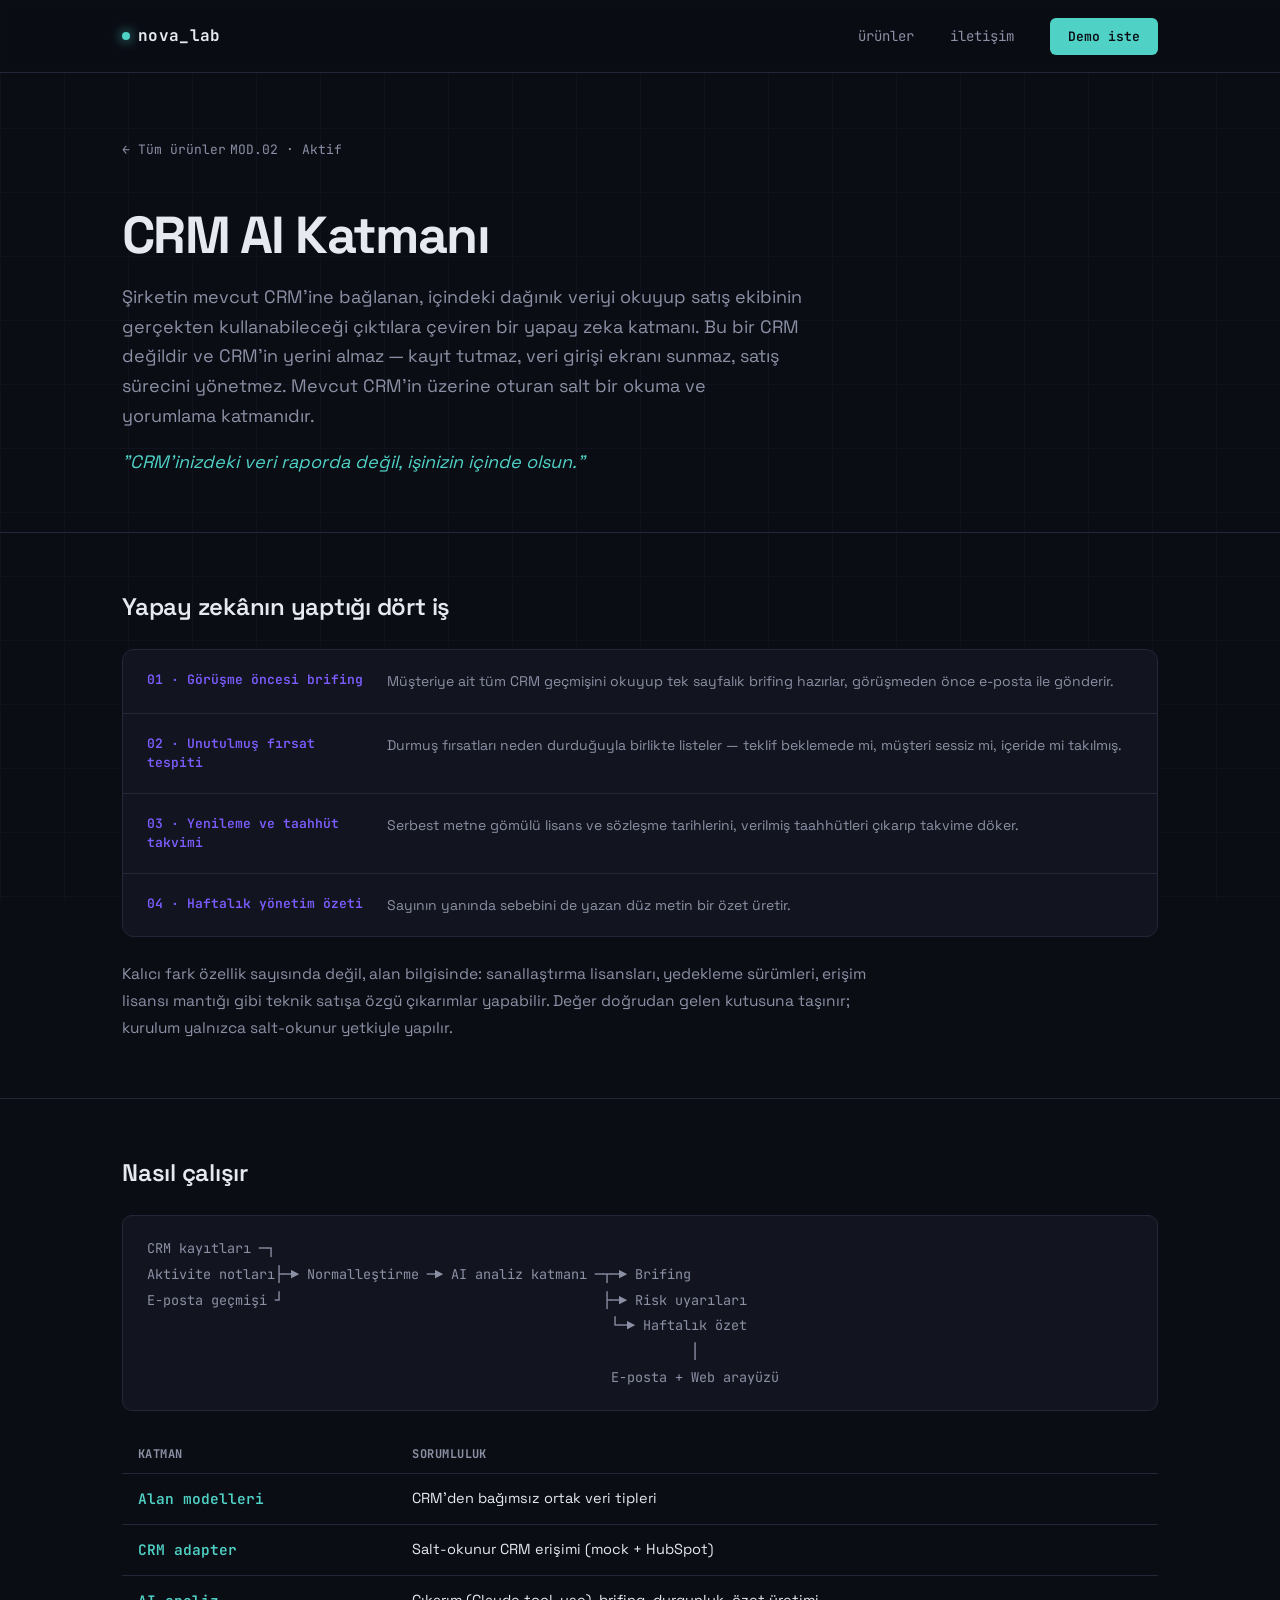
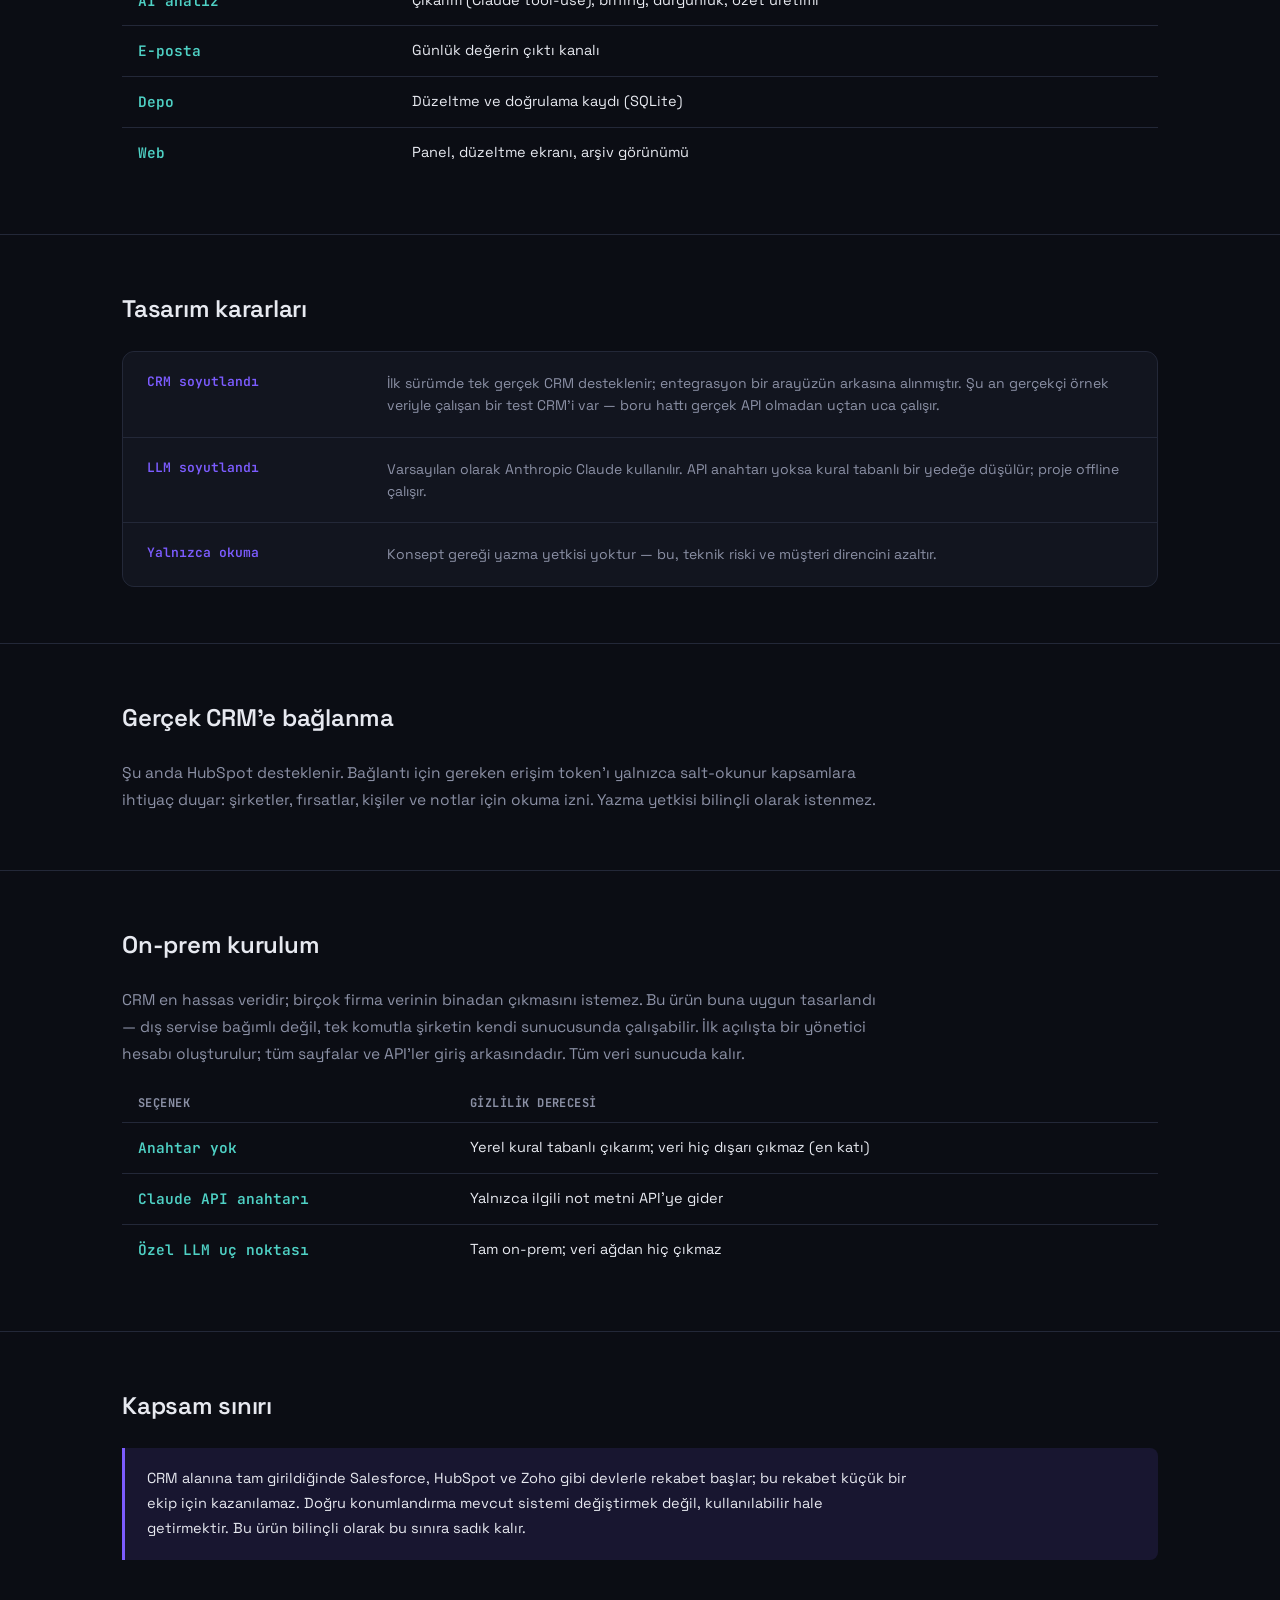
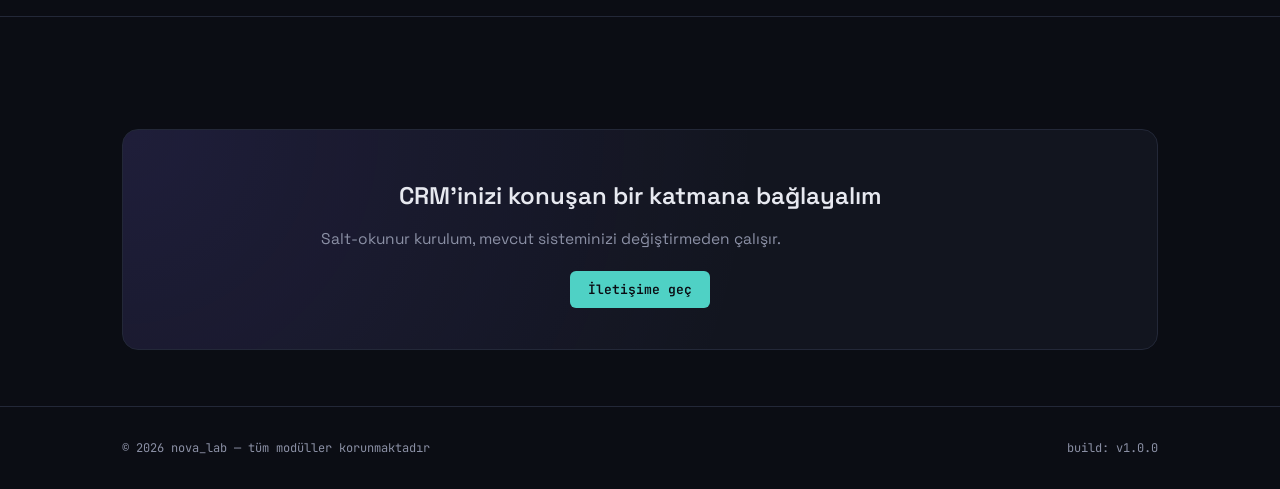
==== crm-ai.html @ c4a4e42e "Add files via upload" ====
<!DOCTYPE html>
<html lang="tr">
<head>
<meta charset="UTF-8">
<meta name="viewport" content="width=device-width, initial-scale=1.0">
<title>CRM AI Katmanı — nova_lab</title>
<link rel="preconnect" href="https://fonts.googleapis.com">
<link href="https://fonts.googleapis.com/css2?family=JetBrains+Mono:wght@400;500;600;700&family=Space+Grotesk:wght@400;500;600;700&display=swap" rel="stylesheet">
<link rel="stylesheet" href="style.css">
</head>
<body>

<nav>
  <div class="wrap">
    <a class="logo" href="index.html" style="text-decoration:none;"><span class="dot"></span>nova_lab</a>
    <div>
      <a class="navlink" href="index.html#products">ürünler</a>
      <a class="navlink" href="index.html#contact">iletişim</a>
      <a class="cta-btn" href="index.html#contact" style="margin-left:32px;">Demo iste</a>
    </div>
  </div>
</nav>

<header class="detail-hero">
  <div class="wrap">
    <a class="back-link" href="index.html">← Tüm ürünler</a>
    <span class="card-id">MOD.02 · Aktif</span>
    <h1>CRM AI Katmanı</h1>
    <p class="lede">Şirketin mevcut CRM'ine bağlanan, içindeki dağınık veriyi okuyup satış ekibinin gerçekten kullanabileceği çıktılara çeviren bir yapay zeka katmanı. Bu bir CRM değildir ve CRM'in yerini almaz — kayıt tutmaz, veri girişi ekranı sunmaz, satış sürecini yönetmez. Mevcut CRM'in üzerine oturan salt bir okuma ve yorumlama katmanıdır.</p>
    <p class="lede" style="margin-top:16px; font-style:italic; color:var(--accent-2);">"CRM'inizdeki veri raporda değil, işinizin içinde olsun."</p>
  </div>
</header>

<section class="detail-section">
  <div class="wrap">
    <h2>Yapay zekânın yaptığı dört iş</h2>
    <div class="diff-grid">
      <div class="diff-row"><div class="diff-label">01 · Görüşme öncesi brifing</div><div class="diff-desc">Müşteriye ait tüm CRM geçmişini okuyup tek sayfalık brifing hazırlar, görüşmeden önce e-posta ile gönderir.</div></div>
      <div class="diff-row"><div class="diff-label">02 · Unutulmuş fırsat tespiti</div><div class="diff-desc">Durmuş fırsatları neden durduğuyla birlikte listeler — teklif beklemede mi, müşteri sessiz mi, içeride mi takılmış.</div></div>
      <div class="diff-row"><div class="diff-label">03 · Yenileme ve taahhüt takvimi</div><div class="diff-desc">Serbest metne gömülü lisans ve sözleşme tarihlerini, verilmiş taahhütleri çıkarıp takvime döker.</div></div>
      <div class="diff-row"><div class="diff-label">04 · Haftalık yönetim özeti</div><div class="diff-desc">Sayının yanında sebebini de yazan düz metin bir özet üretir.</div></div>
    </div>
    <p style="margin-top:24px;">Kalıcı fark özellik sayısında değil, alan bilgisinde: sanallaştırma lisansları, yedekleme sürümleri, erişim lisansı mantığı gibi teknik satışa özgü çıkarımlar yapabilir. Değer doğrudan gelen kutusuna taşınır; kurulum yalnızca salt-okunur yetkiyle yapılır.</p>
  </div>
</section>

<section class="detail-section">
  <div class="wrap">
    <h2>Nasıl çalışır</h2>
    <div class="flow">CRM kayıtları ─┐
Aktivite notları├─▶ Normalleştirme ─▶ AI analiz katmanı ─┬─▶ Brifing
E-posta geçmişi ┘                                        ├─▶ Risk uyarıları
                                                          └─▶ Haftalık özet
                                                                    │
                                                          E-posta + Web arayüzü</div>
    <table class="spec-table" style="margin-top:24px;">
      <tr><th>Katman</th><th>Sorumluluk</th></tr>
      <tr><td class="key">Alan modelleri</td><td>CRM'den bağımsız ortak veri tipleri</td></tr>
      <tr><td class="key">CRM adapter</td><td>Salt-okunur CRM erişimi (mock + HubSpot)</td></tr>
      <tr><td class="key">AI analiz</td><td>Çıkarım (Claude tool-use), brifing, durgunluk, özet üretimi</td></tr>
      <tr><td class="key">E-posta</td><td>Günlük değerin çıktı kanalı</td></tr>
      <tr><td class="key">Depo</td><td>Düzeltme ve doğrulama kaydı (SQLite)</td></tr>
      <tr><td class="key">Web</td><td>Panel, düzeltme ekranı, arşiv görünümü</td></tr>
    </table>
  </div>
</section>

<section class="detail-section">
  <div class="wrap">
    <h2>Tasarım kararları</h2>
    <div class="diff-grid">
      <div class="diff-row"><div class="diff-label">CRM soyutlandı</div><div class="diff-desc">İlk sürümde tek gerçek CRM desteklenir; entegrasyon bir arayüzün arkasına alınmıştır. Şu an gerçekçi örnek veriyle çalışan bir test CRM'i var — boru hattı gerçek API olmadan uçtan uca çalışır.</div></div>
      <div class="diff-row"><div class="diff-label">LLM soyutlandı</div><div class="diff-desc">Varsayılan olarak Anthropic Claude kullanılır. API anahtarı yoksa kural tabanlı bir yedeğe düşülür; proje offline çalışır.</div></div>
      <div class="diff-row"><div class="diff-label">Yalnızca okuma</div><div class="diff-desc">Konsept gereği yazma yetkisi yoktur — bu, teknik riski ve müşteri direncini azaltır.</div></div>
    </div>
  </div>
</section>

<section class="detail-section">
  <div class="wrap">
    <h2>Gerçek CRM'e bağlanma</h2>
    <p>Şu anda HubSpot desteklenir. Bağlantı için gereken erişim token'ı yalnızca salt-okunur kapsamlara ihtiyaç duyar: şirketler, fırsatlar, kişiler ve notlar için okuma izni. Yazma yetkisi bilinçli olarak istenmez.</p>
  </div>
</section>

<section class="detail-section">
  <div class="wrap">
    <h2>On-prem kurulum</h2>
    <p>CRM en hassas veridir; birçok firma verinin binadan çıkmasını istemez. Bu ürün buna uygun tasarlandı — dış servise bağımlı değil, tek komutla şirketin kendi sunucusunda çalışabilir. İlk açılışta bir yönetici hesabı oluşturulur; tüm sayfalar ve API'ler giriş arkasındadır. Tüm veri sunucuda kalır.</p>
    <table class="spec-table">
      <tr><th>Seçenek</th><th>Gizlilik derecesi</th></tr>
      <tr><td class="key">Anahtar yok</td><td>Yerel kural tabanlı çıkarım; veri hiç dışarı çıkmaz (en katı)</td></tr>
      <tr><td class="key">Claude API anahtarı</td><td>Yalnızca ilgili not metni API'ye gider</td></tr>
      <tr><td class="key">Özel LLM uç noktası</td><td>Tam on-prem; veri ağdan hiç çıkmaz</td></tr>
    </table>
  </div>
</section>

<section class="detail-section">
  <div class="wrap">
    <h2>Kapsam sınırı</h2>
    <div class="scope-note">
      <p>CRM alanına tam girildiğinde Salesforce, HubSpot ve Zoho gibi devlerle rekabet başlar; bu rekabet küçük bir ekip için kazanılamaz. Doğru konumlandırma mevcut sistemi değiştirmek değil, kullanılabilir hale getirmektir. Bu ürün bilinçli olarak bu sınıra sadık kalır.</p>
    </div>
  </div>
</section>

<section class="detail-section">
  <div class="wrap">
    <div class="detail-cta">
      <h3>CRM'inizi konuşan bir katmana bağlayalım</h3>
      <p>Salt-okunur kurulum, mevcut sisteminizi değiştirmeden çalışır.</p>
      <a class="cta-btn" href="index.html#contact">İletişime geç</a>
    </div>
  </div>
</section>

<footer>
  <div class="wrap" style="display:flex; justify-content:space-between; width:100%; flex-wrap:wrap; gap:12px;">
    <span>© 2026 nova_lab — tüm modüller korunmaktadır</span>
    <span>build: v1.0.0</span>
  </div>
</footer>

</body>
</html>
---- style.css ----
:root{
    --bg: #0b0d14;
    --bg-elev: #12151f;
    --line: #232838;
    --text: #e7e9f0;
    --text-dim: #8b90a5;
    --accent: #7c5cff;
    --accent-soft: rgba(124,92,255,0.12);
    --accent-2: #4fd1c5;
    --mono: 'JetBrains Mono', monospace;
    --sans: 'Space Grotesk', sans-serif;
  }
  *{margin:0;padding:0;box-sizing:border-box;}
  html{scroll-behavior:smooth;}
  body{
    background: var(--bg);
    color: var(--text);
    font-family: var(--sans);
    line-height:1.5;
    overflow-x:hidden;
  }
  body::before{
    content:"";
    position:fixed; inset:0;
    background-image:
      linear-gradient(var(--line) 1px, transparent 1px),
      linear-gradient(90deg, var(--line) 1px, transparent 1px);
    background-size: 64px 64px;
    opacity:0.25;
    pointer-events:none;
    z-index:0;
  }
  .wrap{max-width:1100px; margin:0 auto; padding:0 32px; position:relative; z-index:1;}

  /* NAV */
  nav{
    position:sticky; top:0; z-index:50;
    backdrop-filter: blur(10px);
    background: rgba(11,13,20,0.75);
    border-bottom:1px solid var(--line);
  }
  nav .wrap{display:flex; align-items:center; justify-content:space-between; height:72px;}
  .logo{
    font-family: var(--mono); font-weight:700; font-size:16px;
    letter-spacing:0.02em; color:var(--text); display:flex; align-items:center; gap:8px;
  }
  .logo .dot{width:8px;height:8px;border-radius:50%;background:var(--accent-2); box-shadow:0 0 12px var(--accent-2);}
  nav a.navlink{color:var(--text-dim); text-decoration:none; font-size:14px; margin-left:32px; font-family:var(--mono); transition:color .2s;}
  nav a.navlink:hover{color:var(--text);}
  .cta-btn{
    font-family:var(--mono); font-size:13px; color:var(--bg); background:var(--accent-2);
    padding:10px 18px; border-radius:6px; text-decoration:none; font-weight:600;
    transition:transform .15s, box-shadow .15s;
  }
  .cta-btn:hover{transform:translateY(-1px); box-shadow:0 6px 20px rgba(79,209,197,0.3);}

  /* HERO */
  header.hero{padding:120px 0 100px; position:relative;}
  .eyebrow{
    font-family:var(--mono); font-size:13px; color:var(--accent-2);
    display:inline-flex; align-items:center; gap:10px; margin-bottom:28px;
    border:1px solid var(--line); padding:6px 12px; border-radius:20px;
    background: var(--bg-elev);
  }
  .eyebrow::before{content:"●"; color:var(--accent-2); animation: blink 2s infinite;}
  @keyframes blink{0%,100%{opacity:1;} 50%{opacity:0.3;}}
  h1{
    font-size:clamp(40px, 6vw, 72px);
    font-weight:700; letter-spacing:-0.03em; line-height:1.05;
    max-width:820px;
  }
  h1 .accent{color:var(--accent); position:relative;}
  .hero-sub{
    color:var(--text-dim); font-size:19px; max-width:560px; margin-top:24px; line-height:1.6;
  }
  .hero-meta{
    display:flex; gap:40px; margin-top:56px; flex-wrap:wrap;
    font-family:var(--mono);
  }
  .hero-meta div{border-left:2px solid var(--accent-soft); padding-left:16px;}
  .hero-meta .num{font-size:28px; font-weight:700; color:var(--text);}
  .hero-meta .label{font-size:12px; color:var(--text-dim); margin-top:4px;}

  /* SECTION LABELS */
  .section-head{margin-bottom:56px; display:flex; align-items:baseline; gap:16px;}
  .section-tag{
    font-family:var(--mono); font-size:13px; color:var(--accent);
    border:1px solid var(--accent-soft); background:var(--accent-soft);
    padding:4px 10px; border-radius:4px;
  }
  .section-head h2{font-size:32px; font-weight:600; letter-spacing:-0.01em;}

  /* PRODUCTS */
  section#products{padding:80px 0 100px;}
  .product-grid{
    display:grid; grid-template-columns:repeat(auto-fit, minmax(300px,1fr));
    gap:1px; background:var(--line); border:1px solid var(--line); border-radius:14px; overflow:hidden;
  }
  .card{
    background:var(--bg-elev); padding:32px; position:relative;
    transition: background .25s;
  }
  .card:hover{background:#151827;}
  .card-top{display:flex; justify-content:space-between; align-items:flex-start; margin-bottom:24px;}
  .card-id{font-family:var(--mono); font-size:12px; color:var(--text-dim);}
  .card-status{
    font-family:var(--mono); font-size:11px; padding:3px 8px; border-radius:4px;
    background:rgba(79,209,197,0.12); color:var(--accent-2); font-weight:600;
  }
  .card-icon{
    width:44px; height:44px; border-radius:10px; background:var(--accent-soft);
    display:flex; align-items:center; justify-content:center; margin-bottom:20px;
    font-size:20px;
  }
  .card h3{font-size:20px; font-weight:600; margin-bottom:10px; letter-spacing:-0.01em;}
  .card p{color:var(--text-dim); font-size:14.5px; line-height:1.6; margin-bottom:20px;}
  .tags{display:flex; flex-wrap:wrap; gap:8px;}
  .tag{
    font-family:var(--mono); font-size:11px; color:var(--text-dim);
    border:1px solid var(--line); padding:4px 9px; border-radius:4px;
  }
  .product-grid.two-col{grid-template-columns:repeat(auto-fit, minmax(360px,1fr));}
  .repo-link{
    display:inline-flex; align-items:center; gap:6px; margin-top:22px;
    font-family:var(--mono); font-size:13px; color:var(--accent-2); text-decoration:none;
    border-top:1px solid var(--line); padding-top:16px; width:100%;
  }
  .repo-link:hover{color:var(--accent);}

  /* PROCESS / SIGNATURE STRIP */
  .strip{
    border-top:1px solid var(--line); border-bottom:1px solid var(--line);
    padding:56px 0; overflow:hidden;
  }
  .marquee{
    display:flex; gap:60px; font-family:var(--mono); font-size:14px; color:var(--text-dim);
    white-space:nowrap; animation: scroll 28s linear infinite;
  }
  .marquee span{display:flex; align-items:center; gap:10px;}
  .marquee span::before{content:"◆"; color:var(--accent); font-size:8px;}
  @keyframes scroll{
    0%{transform:translateX(0);}
    100%{transform:translateX(-50%);}
  }

  /* CONTACT */
  section#contact{padding:120px 0;}
  .contact-box{
    border:1px solid var(--line); border-radius:16px; padding:64px;
    background: radial-gradient(circle at top left, var(--accent-soft), transparent 60%), var(--bg-elev);
    text-align:center;
  }
  .contact-box h2{font-size:36px; font-weight:600; margin-bottom:16px; letter-spacing:-0.02em;}
  .contact-box p{color:var(--text-dim); font-size:16px; margin-bottom:36px;}
  .contact-actions{display:flex; gap:16px; justify-content:center; flex-wrap:wrap;}
  .btn-outline{
    font-family:var(--mono); font-size:14px; color:var(--text); border:1px solid var(--line);
    padding:12px 24px; border-radius:6px; text-decoration:none; transition:border-color .2s, color .2s;
  }
  .btn-outline:hover{border-color:var(--accent); color:var(--accent);}

  footer{
    border-top:1px solid var(--line); padding:32px 0;
    display:flex; justify-content:space-between; align-items:center;
    font-family:var(--mono); font-size:12px; color:var(--text-dim); flex-wrap:wrap; gap:12px;
  }

  @media (max-width:640px){
    header.hero{padding:80px 0 60px;}
    .contact-box{padding:36px 24px;}
    nav a.navlink{display:none;}
    .hero-meta{gap:24px;}
  }

  @media (prefers-reduced-motion: reduce){
    *{animation:none !important; transition:none !important;}
  }

  a:focus-visible, button:focus-visible{outline:2px solid var(--accent); outline-offset:3px;}

/* --- DETAIL PAGE ADDITIONS --- */
.card-link{ text-decoration:none; color:inherit; display:block; }
.card-link .card{ height:100%; cursor:pointer; }
.card-link .card:hover{ background:#151827; }
.card-link .card:hover h3{ color:var(--accent-2); }
.card-more{
  display:inline-flex; align-items:center; gap:6px; margin-top:22px;
  font-family:var(--mono); font-size:13px; color:var(--accent-2);
  border-top:1px solid var(--line); padding-top:16px; width:100%;
}

.back-link{
  font-family:var(--mono); font-size:13px; color:var(--text-dim); text-decoration:none;
  display:inline-flex; align-items:center; gap:8px; margin-bottom:32px; transition:color .2s;
}
.back-link:hover{color:var(--accent-2);}

.detail-hero{padding:64px 0 56px;}
.detail-hero .card-id{font-family:var(--mono); font-size:13px; color:var(--text-dim);}
.detail-hero h1{font-size:clamp(32px,5vw,52px); font-weight:700; letter-spacing:-0.03em; margin:16px 0 20px;}
.detail-hero .lede{color:var(--text-dim); font-size:18px; max-width:680px; line-height:1.65;}

.detail-section{padding:56px 0; border-top:1px solid var(--line);}
.detail-section h2{font-size:24px; font-weight:600; margin-bottom:24px; letter-spacing:-0.01em;}
.detail-section p{color:var(--text-dim); font-size:15.5px; line-height:1.75; margin-bottom:16px; max-width:760px;}
.detail-section p:last-child{margin-bottom:0;}

.flow{
  font-family:var(--mono); font-size:13.5px; color:var(--text-dim);
  background:var(--bg-elev); border:1px solid var(--line); border-radius:10px;
  padding:20px 24px; line-height:1.9; overflow-x:auto; white-space:pre;
}

.spec-table{width:100%; border-collapse:collapse; margin-top:8px;}
.spec-table th{
  text-align:left; font-family:var(--mono); font-size:12px; color:var(--text-dim);
  text-transform:uppercase; letter-spacing:0.04em; padding:10px 16px; border-bottom:1px solid var(--line);
}
.spec-table td{
  padding:14px 16px; border-bottom:1px solid var(--line); font-size:14.5px; color:var(--text); vertical-align:top;
}
.spec-table tr:last-child td{border-bottom:none;}
.spec-table td.key{font-family:var(--mono); font-weight:600; color:var(--accent-2); white-space:nowrap;}

.pill-list{display:flex; flex-wrap:wrap; gap:10px; margin-top:8px;}
.pill{
  font-family:var(--mono); font-size:12.5px; color:var(--text); background:var(--bg-elev);
  border:1px solid var(--line); padding:6px 12px; border-radius:20px;
}

.diff-grid{display:grid; grid-template-columns:1fr; gap:1px; background:var(--line); border:1px solid var(--line); border-radius:12px; overflow:hidden; margin-top:8px;}
.diff-row{background:var(--bg-elev); padding:20px 24px; display:grid; grid-template-columns:220px 1fr; gap:20px;}
.diff-row .diff-label{font-family:var(--mono); font-size:13px; color:var(--accent); font-weight:600;}
.diff-row .diff-desc{color:var(--text-dim); font-size:14px; line-height:1.6;}

.scope-note{
  border-left:3px solid var(--accent); background:var(--accent-soft);
  padding:18px 22px; border-radius:0 8px 8px 0; margin-top:8px;
}
.scope-note p{margin-bottom:0; color:var(--text); font-size:14.5px;}

.detail-cta{
  border:1px solid var(--line); border-radius:16px; padding:48px;
  background: radial-gradient(circle at top left, var(--accent-soft), transparent 60%), var(--bg-elev);
  text-align:center; margin-top:56px;
}
.detail-cta h3{font-size:24px; font-weight:600; margin-bottom:12px;}
.detail-cta p{color:var(--text-dim); margin-bottom:24px;}

@media (max-width:640px){
  .diff-row{grid-template-columns:1fr; gap:6px;}
  .spec-table{font-size:13px;}
  .spec-table th, .spec-table td{padding:10px 8px;}
}
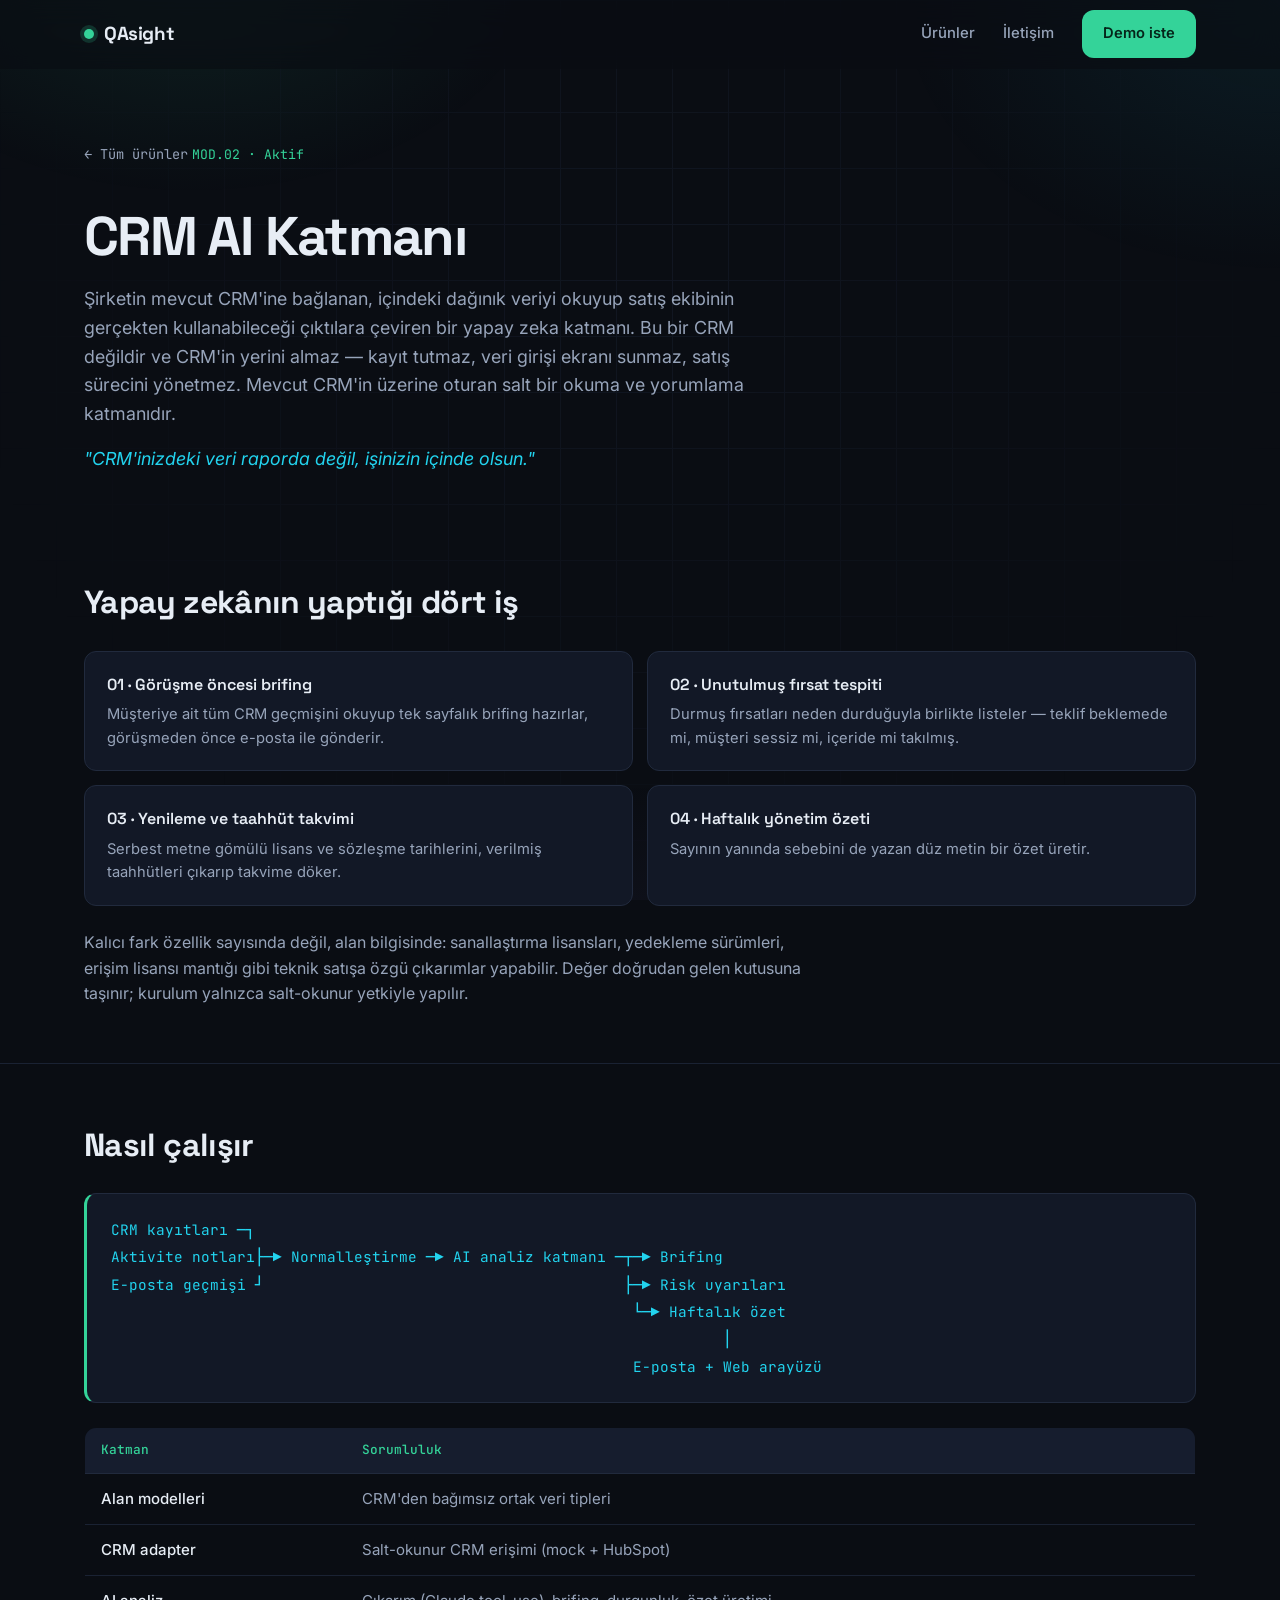
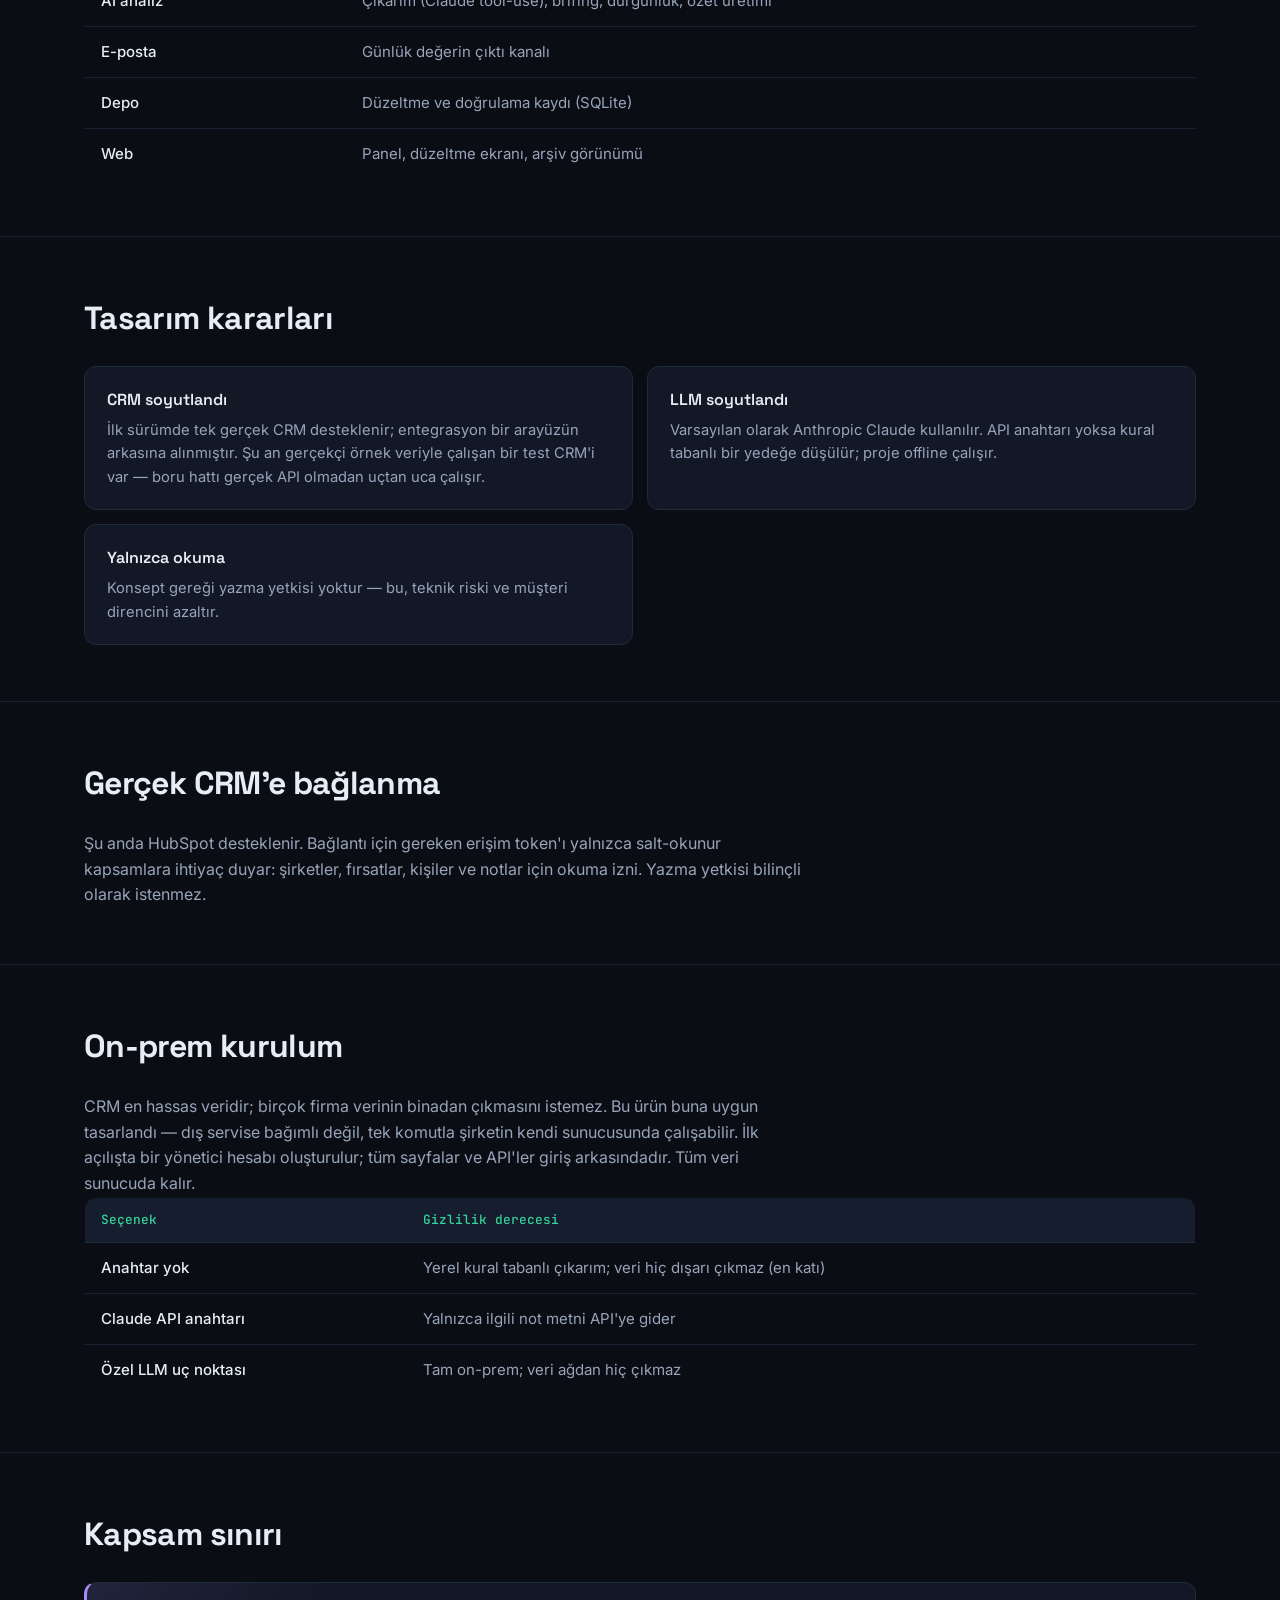
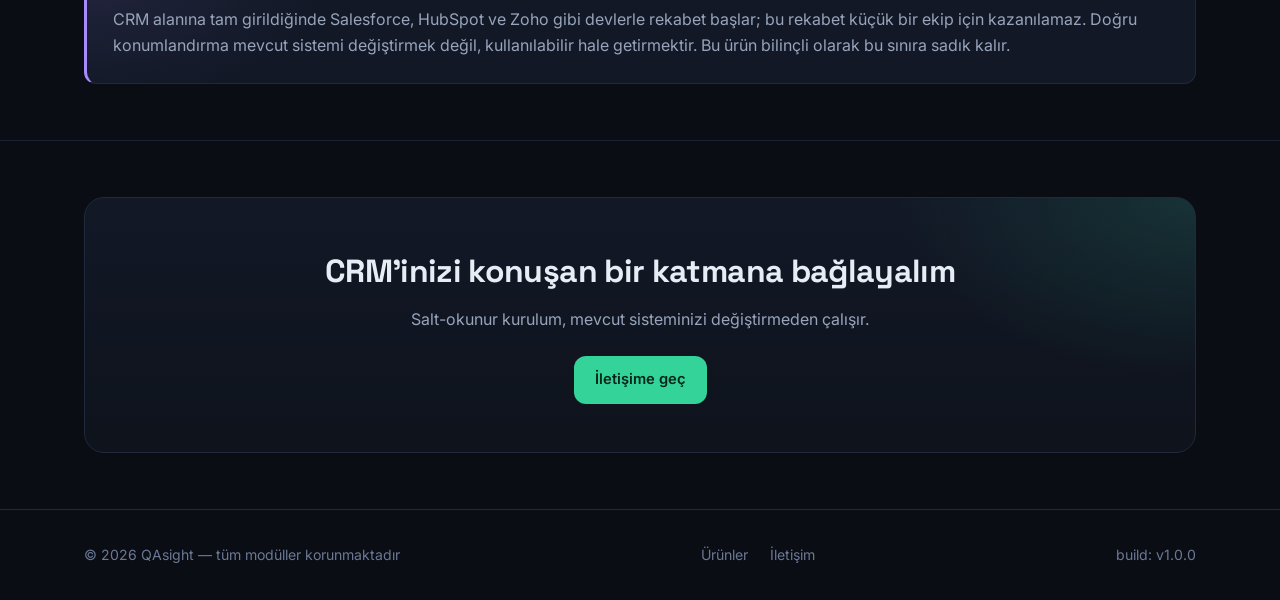
==== commit fa305bf5: "Rebrand site to QAsight with modern dark UI - Rename company nova_lab -> QAsight across all pages - " ====
--- a/crm-ai.html
+++ b/crm-ai.html
@@ -3,20 +3,22 @@
 <head>
 <meta charset="UTF-8">
 <meta name="viewport" content="width=device-width, initial-scale=1.0">
-<title>CRM AI Katmanı — nova_lab</title>
+<title>CRM AI Katmanı — QAsight</title>
+<meta name="description" content="QAsight CRM AI Katmanı: mevcut CRM'inize bağlanan, dağınık veriyi satış ekibinin kullanabileceği çıktılara çeviren salt-okunur yapay zeka katmanı.">
 <link rel="preconnect" href="https://fonts.googleapis.com">
-<link href="https://fonts.googleapis.com/css2?family=JetBrains+Mono:wght@400;500;600;700&family=Space+Grotesk:wght@400;500;600;700&display=swap" rel="stylesheet">
+<link rel="preconnect" href="https://fonts.gstatic.com" crossorigin>
+<link href="https://fonts.googleapis.com/css2?family=Inter:wght@400;500;600&family=JetBrains+Mono:wght@400;500;600&family=Space+Grotesk:wght@400;500;600;700&display=swap" rel="stylesheet">
 <link rel="stylesheet" href="style.css">
 </head>
 <body>
 
-<nav>
+<nav id="nav">
   <div class="wrap">
-    <a class="logo" href="index.html" style="text-decoration:none;"><span class="dot"></span>nova_lab</a>
-    <div>
-      <a class="navlink" href="index.html#products">ürünler</a>
-      <a class="navlink" href="index.html#contact">iletişim</a>
-      <a class="cta-btn" href="index.html#contact" style="margin-left:32px;">Demo iste</a>
+    <a class="logo" href="index.html"><span class="dot"></span>QAsight</a>
+    <div class="nav-right">
+      <a class="navlink" href="index.html#products">Ürünler</a>
+      <a class="navlink" href="index.html#contact">İletişim</a>
+      <a class="cta-btn" href="index.html#contact">Demo iste</a>
     </div>
   </div>
 </nav>
@@ -116,11 +118,30 @@
 </section>
 
 <footer>
-  <div class="wrap" style="display:flex; justify-content:space-between; width:100%; flex-wrap:wrap; gap:12px;">
-    <span>© 2026 nova_lab — tüm modüller korunmaktadır</span>
+  <div class="wrap">
+    <span>© 2026 QAsight — tüm modüller korunmaktadır</span>
+    <div class="foot-links">
+      <a href="index.html#products">Ürünler</a>
+      <a href="index.html#contact">İletişim</a>
+    </div>
     <span>build: v1.0.0</span>
   </div>
 </footer>
 
+<script>
+  const nav = document.getElementById('nav');
+  const onScroll = () => nav.classList.toggle('scrolled', window.scrollY > 8);
+  onScroll();
+  window.addEventListener('scroll', onScroll, { passive: true });
+
+  const reduce = window.matchMedia('(prefers-reduced-motion: reduce)').matches;
+  if (!reduce && 'IntersectionObserver' in window) {
+    const io = new IntersectionObserver((entries) => {
+      entries.forEach(e => { if (e.isIntersecting) { e.target.classList.add('in'); io.unobserve(e.target); } });
+    }, { threshold: 0.1, rootMargin: '0px 0px -40px 0px' });
+    document.querySelectorAll('.detail-section, .detail-hero').forEach(el => { el.classList.add('reveal'); io.observe(el); });
+  }
+</script>
+
 </body>
 </html>
--- a/style.css
+++ b/style.css
@@ -1,254 +1,685 @@
-  :root{
-    --bg: #0b0d14;
-    --bg-elev: #12151f;
-    --line: #232838;
-    --text: #e7e9f0;
-    --text-dim: #8b90a5;
-    --accent: #7c5cff;
-    --accent-soft: rgba(124,92,255,0.12);
-    --accent-2: #4fd1c5;
-    --mono: 'JetBrains Mono', monospace;
-    --sans: 'Space Grotesk', sans-serif;
-  }
-  *{margin:0;padding:0;box-sizing:border-box;}
-  html{scroll-behavior:smooth;}
-  body{
-    background: var(--bg);
-    color: var(--text);
-    font-family: var(--sans);
-    line-height:1.5;
-    overflow-x:hidden;
-  }
-  body::before{
-    content:"";
-    position:fixed; inset:0;
-    background-image:
-      linear-gradient(var(--line) 1px, transparent 1px),
-      linear-gradient(90deg, var(--line) 1px, transparent 1px);
-    background-size: 64px 64px;
-    opacity:0.25;
-    pointer-events:none;
-    z-index:0;
-  }
-  .wrap{max-width:1100px; margin:0 auto; padding:0 32px; position:relative; z-index:1;}
-
-  /* NAV */
-  nav{
-    position:sticky; top:0; z-index:50;
-    backdrop-filter: blur(10px);
-    background: rgba(11,13,20,0.75);
-    border-bottom:1px solid var(--line);
-  }
-  nav .wrap{display:flex; align-items:center; justify-content:space-between; height:72px;}
-  .logo{
-    font-family: var(--mono); font-weight:700; font-size:16px;
-    letter-spacing:0.02em; color:var(--text); display:flex; align-items:center; gap:8px;
-  }
-  .logo .dot{width:8px;height:8px;border-radius:50%;background:var(--accent-2); box-shadow:0 0 12px var(--accent-2);}
-  nav a.navlink{color:var(--text-dim); text-decoration:none; font-size:14px; margin-left:32px; font-family:var(--mono); transition:color .2s;}
-  nav a.navlink:hover{color:var(--text);}
-  .cta-btn{
-    font-family:var(--mono); font-size:13px; color:var(--bg); background:var(--accent-2);
-    padding:10px 18px; border-radius:6px; text-decoration:none; font-weight:600;
-    transition:transform .15s, box-shadow .15s;
-  }
-  .cta-btn:hover{transform:translateY(-1px); box-shadow:0 6px 20px rgba(79,209,197,0.3);}
-
-  /* HERO */
-  header.hero{padding:120px 0 100px; position:relative;}
-  .eyebrow{
-    font-family:var(--mono); font-size:13px; color:var(--accent-2);
-    display:inline-flex; align-items:center; gap:10px; margin-bottom:28px;
-    border:1px solid var(--line); padding:6px 12px; border-radius:20px;
-    background: var(--bg-elev);
-  }
-  .eyebrow::before{content:"●"; color:var(--accent-2); animation: blink 2s infinite;}
-  @keyframes blink{0%,100%{opacity:1;} 50%{opacity:0.3;}}
-  h1{
-    font-size:clamp(40px, 6vw, 72px);
-    font-weight:700; letter-spacing:-0.03em; line-height:1.05;
-    max-width:820px;
-  }
-  h1 .accent{color:var(--accent); position:relative;}
-  .hero-sub{
-    color:var(--text-dim); font-size:19px; max-width:560px; margin-top:24px; line-height:1.6;
-  }
-  .hero-meta{
-    display:flex; gap:40px; margin-top:56px; flex-wrap:wrap;
-    font-family:var(--mono);
-  }
-  .hero-meta div{border-left:2px solid var(--accent-soft); padding-left:16px;}
-  .hero-meta .num{font-size:28px; font-weight:700; color:var(--text);}
-  .hero-meta .label{font-size:12px; color:var(--text-dim); margin-top:4px;}
-
-  /* SECTION LABELS */
-  .section-head{margin-bottom:56px; display:flex; align-items:baseline; gap:16px;}
-  .section-tag{
-    font-family:var(--mono); font-size:13px; color:var(--accent);
-    border:1px solid var(--accent-soft); background:var(--accent-soft);
-    padding:4px 10px; border-radius:4px;
-  }
-  .section-head h2{font-size:32px; font-weight:600; letter-spacing:-0.01em;}
-
-  /* PRODUCTS */
-  section#products{padding:80px 0 100px;}
-  .product-grid{
-    display:grid; grid-template-columns:repeat(auto-fit, minmax(300px,1fr));
-    gap:1px; background:var(--line); border:1px solid var(--line); border-radius:14px; overflow:hidden;
-  }
-  .card{
-    background:var(--bg-elev); padding:32px; position:relative;
-    transition: background .25s;
-  }
-  .card:hover{background:#151827;}
-  .card-top{display:flex; justify-content:space-between; align-items:flex-start; margin-bottom:24px;}
-  .card-id{font-family:var(--mono); font-size:12px; color:var(--text-dim);}
-  .card-status{
-    font-family:var(--mono); font-size:11px; padding:3px 8px; border-radius:4px;
-    background:rgba(79,209,197,0.12); color:var(--accent-2); font-weight:600;
-  }
-  .card-icon{
-    width:44px; height:44px; border-radius:10px; background:var(--accent-soft);
-    display:flex; align-items:center; justify-content:center; margin-bottom:20px;
-    font-size:20px;
-  }
-  .card h3{font-size:20px; font-weight:600; margin-bottom:10px; letter-spacing:-0.01em;}
-  .card p{color:var(--text-dim); font-size:14.5px; line-height:1.6; margin-bottom:20px;}
-  .tags{display:flex; flex-wrap:wrap; gap:8px;}
-  .tag{
-    font-family:var(--mono); font-size:11px; color:var(--text-dim);
-    border:1px solid var(--line); padding:4px 9px; border-radius:4px;
-  }
-  .product-grid.two-col{grid-template-columns:repeat(auto-fit, minmax(360px,1fr));}
-  .repo-link{
-    display:inline-flex; align-items:center; gap:6px; margin-top:22px;
-    font-family:var(--mono); font-size:13px; color:var(--accent-2); text-decoration:none;
-    border-top:1px solid var(--line); padding-top:16px; width:100%;
-  }
-  .repo-link:hover{color:var(--accent);}
-
-  /* PROCESS / SIGNATURE STRIP */
-  .strip{
-    border-top:1px solid var(--line); border-bottom:1px solid var(--line);
-    padding:56px 0; overflow:hidden;
-  }
-  .marquee{
-    display:flex; gap:60px; font-family:var(--mono); font-size:14px; color:var(--text-dim);
-    white-space:nowrap; animation: scroll 28s linear infinite;
-  }
-  .marquee span{display:flex; align-items:center; gap:10px;}
-  .marquee span::before{content:"◆"; color:var(--accent); font-size:8px;}
-  @keyframes scroll{
-    0%{transform:translateX(0);}
-    100%{transform:translateX(-50%);}
-  }
-
-  /* CONTACT */
-  section#contact{padding:120px 0;}
-  .contact-box{
-    border:1px solid var(--line); border-radius:16px; padding:64px;
-    background: radial-gradient(circle at top left, var(--accent-soft), transparent 60%), var(--bg-elev);
-    text-align:center;
-  }
-  .contact-box h2{font-size:36px; font-weight:600; margin-bottom:16px; letter-spacing:-0.02em;}
-  .contact-box p{color:var(--text-dim); font-size:16px; margin-bottom:36px;}
-  .contact-actions{display:flex; gap:16px; justify-content:center; flex-wrap:wrap;}
-  .btn-outline{
-    font-family:var(--mono); font-size:14px; color:var(--text); border:1px solid var(--line);
-    padding:12px 24px; border-radius:6px; text-decoration:none; transition:border-color .2s, color .2s;
-  }
-  .btn-outline:hover{border-color:var(--accent); color:var(--accent);}
-
-  footer{
-    border-top:1px solid var(--line); padding:32px 0;
-    display:flex; justify-content:space-between; align-items:center;
-    font-family:var(--mono); font-size:12px; color:var(--text-dim); flex-wrap:wrap; gap:12px;
-  }
-
-  @media (max-width:640px){
-    header.hero{padding:80px 0 60px;}
-    .contact-box{padding:36px 24px;}
-    nav a.navlink{display:none;}
-    .hero-meta{gap:24px;}
-  }
-
-  @media (prefers-reduced-motion: reduce){
-    *{animation:none !important; transition:none !important;}
-  }
-
-  a:focus-visible, button:focus-visible{outline:2px solid var(--accent); outline-offset:3px;}
-
-/* --- DETAIL PAGE ADDITIONS --- */
-.card-link{ text-decoration:none; color:inherit; display:block; }
-.card-link .card{ height:100%; cursor:pointer; }
-.card-link .card:hover{ background:#151827; }
-.card-link .card:hover h3{ color:var(--accent-2); }
-.card-more{
-  display:inline-flex; align-items:center; gap:6px; margin-top:22px;
-  font-family:var(--mono); font-size:13px; color:var(--accent-2);
-  border-top:1px solid var(--line); padding-top:16px; width:100%;
-}
-
-.back-link{
-  font-family:var(--mono); font-size:13px; color:var(--text-dim); text-decoration:none;
-  display:inline-flex; align-items:center; gap:8px; margin-bottom:32px; transition:color .2s;
-}
-.back-link:hover{color:var(--accent-2);}
-
-.detail-hero{padding:64px 0 56px;}
-.detail-hero .card-id{font-family:var(--mono); font-size:13px; color:var(--text-dim);}
-.detail-hero h1{font-size:clamp(32px,5vw,52px); font-weight:700; letter-spacing:-0.03em; margin:16px 0 20px;}
-.detail-hero .lede{color:var(--text-dim); font-size:18px; max-width:680px; line-height:1.65;}
-
-.detail-section{padding:56px 0; border-top:1px solid var(--line);}
-.detail-section h2{font-size:24px; font-weight:600; margin-bottom:24px; letter-spacing:-0.01em;}
-.detail-section p{color:var(--text-dim); font-size:15.5px; line-height:1.75; margin-bottom:16px; max-width:760px;}
-.detail-section p:last-child{margin-bottom:0;}
-
-.flow{
-  font-family:var(--mono); font-size:13.5px; color:var(--text-dim);
-  background:var(--bg-elev); border:1px solid var(--line); border-radius:10px;
-  padding:20px 24px; line-height:1.9; overflow-x:auto; white-space:pre;
-}
-
-.spec-table{width:100%; border-collapse:collapse; margin-top:8px;}
-.spec-table th{
-  text-align:left; font-family:var(--mono); font-size:12px; color:var(--text-dim);
-  text-transform:uppercase; letter-spacing:0.04em; padding:10px 16px; border-bottom:1px solid var(--line);
-}
-.spec-table td{
-  padding:14px 16px; border-bottom:1px solid var(--line); font-size:14.5px; color:var(--text); vertical-align:top;
-}
-.spec-table tr:last-child td{border-bottom:none;}
-.spec-table td.key{font-family:var(--mono); font-weight:600; color:var(--accent-2); white-space:nowrap;}
-
-.pill-list{display:flex; flex-wrap:wrap; gap:10px; margin-top:8px;}
-.pill{
-  font-family:var(--mono); font-size:12.5px; color:var(--text); background:var(--bg-elev);
-  border:1px solid var(--line); padding:6px 12px; border-radius:20px;
-}
-
-.diff-grid{display:grid; grid-template-columns:1fr; gap:1px; background:var(--line); border:1px solid var(--line); border-radius:12px; overflow:hidden; margin-top:8px;}
-.diff-row{background:var(--bg-elev); padding:20px 24px; display:grid; grid-template-columns:220px 1fr; gap:20px;}
-.diff-row .diff-label{font-family:var(--mono); font-size:13px; color:var(--accent); font-weight:600;}
-.diff-row .diff-desc{color:var(--text-dim); font-size:14px; line-height:1.6;}
-
-.scope-note{
-  border-left:3px solid var(--accent); background:var(--accent-soft);
-  padding:18px 22px; border-radius:0 8px 8px 0; margin-top:8px;
-}
-.scope-note p{margin-bottom:0; color:var(--text); font-size:14.5px;}
-
-.detail-cta{
-  border:1px solid var(--line); border-radius:16px; padding:48px;
-  background: radial-gradient(circle at top left, var(--accent-soft), transparent 60%), var(--bg-elev);
-  text-align:center; margin-top:56px;
-}
-.detail-cta h3{font-size:24px; font-weight:600; margin-bottom:12px;}
-.detail-cta p{color:var(--text-dim); margin-bottom:24px;}
-
-@media (max-width:640px){
-  .diff-row{grid-template-columns:1fr; gap:6px;}
-  .spec-table{font-size:13px;}
-  .spec-table th, .spec-table td{padding:10px 8px;}
-}
+/* ============================================================
+   QAsight — design system
+   Dark, technical, trustworthy. Built for a QA / dev-tools SaaS.
+   ============================================================ */
+
+:root {
+  /* palette */
+  --bg:        #0a0d13;
+  --bg-2:      #0e131c;
+  --surface:   #121826;
+  --surface-2: #161d2e;
+  --line:      #212a3d;
+  --line-soft: #1a2233;
+
+  --text:      #e7edf5;
+  --muted:     #97a4ba;
+  --faint:     #6b7896;
+
+  --accent:    #34d399;   /* QA "pass" green  */
+  --accent-2:  #22d3ee;   /* signal cyan      */
+  --accent-3:  #a78bfa;   /* soft violet      */
+  --danger:    #fb7185;
+
+  --glow: 0 0 0 1px rgba(52,211,153,.35), 0 8px 40px -12px rgba(52,211,153,.45);
+
+  /* type */
+  --display: "Space Grotesk", system-ui, sans-serif;
+  --body:    "Inter", system-ui, sans-serif;
+  --mono:    "JetBrains Mono", ui-monospace, monospace;
+
+  --wrap: 1160px;
+  --radius: 18px;
+  --ease: cubic-bezier(.22,.61,.36,1);
+}
+
+/* ---------- reset ---------- */
+*, *::before, *::after { box-sizing: border-box; }
+* { margin: 0; }
+
+html { scroll-behavior: smooth; }
+
+body {
+  font-family: var(--body);
+  background: var(--bg);
+  color: var(--text);
+  line-height: 1.6;
+  -webkit-font-smoothing: antialiased;
+  overflow-x: hidden;
+  position: relative;
+}
+
+/* ambient background: subtle grid + glow blobs */
+body::before {
+  content: "";
+  position: fixed;
+  inset: 0;
+  z-index: -2;
+  background:
+    radial-gradient(600px 400px at 15% -5%, rgba(52,211,153,.10), transparent 60%),
+    radial-gradient(700px 500px at 100% 0%, rgba(34,211,238,.08), transparent 55%),
+    radial-gradient(600px 500px at 50% 120%, rgba(167,139,250,.07), transparent 60%);
+}
+body::after {
+  content: "";
+  position: fixed;
+  inset: 0;
+  z-index: -1;
+  background-image:
+    linear-gradient(var(--line-soft) 1px, transparent 1px),
+    linear-gradient(90deg, var(--line-soft) 1px, transparent 1px);
+  background-size: 56px 56px;
+  mask-image: radial-gradient(circle at 50% 30%, #000 0%, transparent 75%);
+  -webkit-mask-image: radial-gradient(circle at 50% 30%, #000 0%, transparent 75%);
+  opacity: .5;
+}
+
+a { color: inherit; text-decoration: none; }
+img { max-width: 100%; display: block; }
+
+.wrap {
+  width: 100%;
+  max-width: var(--wrap);
+  margin-inline: auto;
+  padding-inline: 24px;
+}
+
+/* ---------- nav ---------- */
+nav {
+  position: sticky;
+  top: 0;
+  z-index: 50;
+  backdrop-filter: blur(14px);
+  background: rgba(10,13,19,.65);
+  border-bottom: 1px solid transparent;
+  transition: border-color .3s var(--ease), background .3s var(--ease);
+}
+nav.scrolled {
+  border-bottom-color: var(--line);
+  background: rgba(10,13,19,.85);
+}
+nav .wrap {
+  display: flex;
+  align-items: center;
+  justify-content: space-between;
+  height: 68px;
+}
+.logo {
+  font-family: var(--display);
+  font-weight: 700;
+  font-size: 1.18rem;
+  letter-spacing: -.02em;
+  display: flex;
+  align-items: center;
+  gap: 10px;
+}
+.logo .dot {
+  width: 10px; height: 10px;
+  border-radius: 50%;
+  background: var(--accent);
+  box-shadow: 0 0 0 4px rgba(52,211,153,.18);
+  animation: pulse 2.4s var(--ease) infinite;
+}
+@keyframes pulse {
+  0%,100% { box-shadow: 0 0 0 4px rgba(52,211,153,.18); }
+  50%     { box-shadow: 0 0 0 8px rgba(52,211,153,0); }
+}
+.nav-right { display: flex; align-items: center; gap: 28px; }
+.navlink {
+  color: var(--muted);
+  font-size: .93rem;
+  font-weight: 500;
+  transition: color .2s var(--ease);
+  position: relative;
+}
+.navlink:hover { color: var(--text); }
+
+/* ---------- buttons ---------- */
+.cta-btn {
+  display: inline-flex;
+  align-items: center;
+  gap: 8px;
+  background: var(--accent);
+  color: #05261a;
+  font-weight: 600;
+  font-size: .92rem;
+  padding: 11px 20px;
+  border-radius: 12px;
+  border: 1px solid transparent;
+  transition: transform .2s var(--ease), box-shadow .2s var(--ease), filter .2s var(--ease);
+}
+.cta-btn:hover {
+  transform: translateY(-2px);
+  box-shadow: var(--glow);
+  filter: brightness(1.05);
+}
+.btn-outline {
+  display: inline-flex;
+  align-items: center;
+  gap: 8px;
+  background: transparent;
+  color: var(--text);
+  font-weight: 600;
+  font-size: .92rem;
+  padding: 11px 20px;
+  border-radius: 12px;
+  border: 1px solid var(--line);
+  transition: border-color .2s var(--ease), background .2s var(--ease), transform .2s var(--ease);
+}
+.btn-outline:hover {
+  border-color: var(--accent);
+  background: var(--surface);
+  transform: translateY(-2px);
+}
+
+/* ---------- hero ---------- */
+.hero {
+  padding: 96px 0 72px;
+  position: relative;
+}
+.eyebrow {
+  display: inline-flex;
+  align-items: center;
+  gap: 9px;
+  font-family: var(--mono);
+  font-size: .78rem;
+  color: var(--accent);
+  background: rgba(52,211,153,.08);
+  border: 1px solid rgba(52,211,153,.22);
+  padding: 6px 14px;
+  border-radius: 999px;
+  letter-spacing: .02em;
+}
+.eyebrow::before {
+  content: "";
+  width: 6px; height: 6px;
+  border-radius: 50%;
+  background: var(--accent);
+  box-shadow: 0 0 8px var(--accent);
+}
+.hero h1 {
+  font-family: var(--display);
+  font-weight: 700;
+  font-size: clamp(2.4rem, 6vw, 4.4rem);
+  line-height: 1.04;
+  letter-spacing: -.035em;
+  margin: 26px 0 22px;
+  max-width: 16ch;
+  text-wrap: balance;
+}
+.accent {
+  background: linear-gradient(100deg, var(--accent), var(--accent-2));
+  -webkit-background-clip: text;
+  background-clip: text;
+  color: transparent;
+}
+.hero-sub {
+  font-size: clamp(1rem, 1.6vw, 1.18rem);
+  color: var(--muted);
+  max-width: 56ch;
+  margin-bottom: 34px;
+}
+.hero-actions { display: flex; gap: 14px; flex-wrap: wrap; margin-bottom: 62px; }
+
+.hero-meta {
+  display: grid;
+  grid-template-columns: repeat(3, minmax(0,1fr));
+  gap: 20px;
+  max-width: 620px;
+}
+.hero-meta > div {
+  border-left: 2px solid var(--line);
+  padding-left: 16px;
+}
+.hero-meta .num {
+  font-family: var(--display);
+  font-size: 2rem;
+  font-weight: 700;
+  letter-spacing: -.02em;
+  color: var(--text);
+}
+.hero-meta .label {
+  font-size: .82rem;
+  color: var(--faint);
+  margin-top: 2px;
+}
+
+/* ---------- marquee ---------- */
+.strip {
+  border-block: 1px solid var(--line-soft);
+  background: var(--bg-2);
+  overflow: hidden;
+  padding: 16px 0;
+}
+.marquee {
+  display: flex;
+  gap: 48px;
+  width: max-content;
+  animation: scroll-x 34s linear infinite;
+  font-family: var(--mono);
+  font-size: .9rem;
+  color: var(--faint);
+}
+.marquee span { display: inline-flex; align-items: center; gap: 48px; white-space: nowrap; }
+.marquee span::after {
+  content: "◆";
+  color: var(--accent);
+  font-size: .6rem;
+}
+@keyframes scroll-x {
+  from { transform: translateX(0); }
+  to   { transform: translateX(-50%); }
+}
+.strip:hover .marquee { animation-play-state: paused; }
+
+/* ---------- section shell ---------- */
+section { padding: 96px 0; }
+.section-head { margin-bottom: 52px; max-width: 60ch; }
+.section-tag {
+  font-family: var(--mono);
+  font-size: .82rem;
+  color: var(--accent-2);
+  letter-spacing: .04em;
+}
+.section-head h2 {
+  font-family: var(--display);
+  font-weight: 700;
+  font-size: clamp(1.8rem, 4vw, 2.8rem);
+  letter-spacing: -.03em;
+  margin-top: 10px;
+  line-height: 1.1;
+  text-wrap: balance;
+}
+.section-head p {
+  color: var(--muted);
+  margin-top: 14px;
+  font-size: 1.05rem;
+}
+
+/* ---------- bento feature grid ---------- */
+.bento {
+  display: grid;
+  grid-template-columns: repeat(6, 1fr);
+  gap: 18px;
+}
+.bento-item {
+  background: linear-gradient(180deg, var(--surface), var(--bg-2));
+  border: 1px solid var(--line);
+  border-radius: var(--radius);
+  padding: 28px;
+  position: relative;
+  overflow: hidden;
+  transition: border-color .3s var(--ease), transform .3s var(--ease);
+}
+.bento-item:hover { border-color: rgba(52,211,153,.5); transform: translateY(-3px); }
+.bento-item::after {
+  content: "";
+  position: absolute;
+  inset: 0;
+  background: radial-gradient(400px 200px at var(--mx,50%) var(--my,0%), rgba(52,211,153,.10), transparent 70%);
+  opacity: 0;
+  transition: opacity .3s var(--ease);
+  pointer-events: none;
+}
+.bento-item:hover::after { opacity: 1; }
+.bento-item.wide { grid-column: span 4; }
+.bento-item.half { grid-column: span 3; }
+.bento-item.third { grid-column: span 2; }
+.bento-icon {
+  width: 44px; height: 44px;
+  display: grid;
+  place-items: center;
+  border-radius: 12px;
+  background: rgba(52,211,153,.10);
+  border: 1px solid rgba(52,211,153,.25);
+  color: var(--accent);
+  font-size: 1.3rem;
+  margin-bottom: 18px;
+}
+.bento-item h3 {
+  font-family: var(--display);
+  font-size: 1.22rem;
+  font-weight: 600;
+  letter-spacing: -.02em;
+  margin-bottom: 8px;
+}
+.bento-item p { color: var(--muted); font-size: .96rem; }
+
+/* ---------- product cards ---------- */
+.product-grid { display: grid; gap: 22px; }
+.two-col { grid-template-columns: repeat(2, 1fr); }
+.card-link { display: block; height: 100%; }
+.card {
+  background: linear-gradient(180deg, var(--surface), var(--bg-2));
+  border: 1px solid var(--line);
+  border-radius: var(--radius);
+  padding: 32px;
+  height: 100%;
+  position: relative;
+  overflow: hidden;
+  transition: border-color .3s var(--ease), transform .3s var(--ease), box-shadow .3s var(--ease);
+}
+.card:hover {
+  border-color: rgba(52,211,153,.55);
+  transform: translateY(-4px);
+  box-shadow: 0 20px 50px -24px rgba(0,0,0,.7);
+}
+.card-top {
+  display: flex;
+  justify-content: space-between;
+  align-items: center;
+  margin-bottom: 22px;
+}
+.card-id {
+  font-family: var(--mono);
+  font-size: .78rem;
+  color: var(--faint);
+}
+.card-status {
+  font-family: var(--mono);
+  font-size: .72rem;
+  color: var(--accent);
+  background: rgba(52,211,153,.10);
+  border: 1px solid rgba(52,211,153,.25);
+  padding: 3px 10px;
+  border-radius: 999px;
+  display: inline-flex; align-items: center; gap: 6px;
+}
+.card-status::before {
+  content: ""; width: 5px; height: 5px; border-radius: 50%;
+  background: var(--accent); box-shadow: 0 0 6px var(--accent);
+}
+.card-icon {
+  font-size: 2rem;
+  color: var(--accent);
+  margin-bottom: 16px;
+}
+.card h3 {
+  font-family: var(--display);
+  font-size: 1.5rem;
+  font-weight: 600;
+  letter-spacing: -.02em;
+  margin-bottom: 12px;
+}
+.card p { color: var(--muted); font-size: .98rem; margin-bottom: 20px; }
+.tags { display: flex; flex-wrap: wrap; gap: 8px; margin-bottom: 22px; }
+.tag {
+  font-family: var(--mono);
+  font-size: .74rem;
+  color: var(--muted);
+  background: var(--surface-2);
+  border: 1px solid var(--line);
+  padding: 5px 11px;
+  border-radius: 8px;
+}
+.card-more {
+  color: var(--accent);
+  font-weight: 600;
+  font-size: .92rem;
+  display: inline-flex;
+  align-items: center;
+  gap: 6px;
+  transition: gap .2s var(--ease);
+}
+.card:hover .card-more { gap: 12px; }
+
+/* ---------- how it works (steps) ---------- */
+.steps { display: grid; grid-template-columns: repeat(3,1fr); gap: 20px; counter-reset: step; }
+.step {
+  background: var(--surface);
+  border: 1px solid var(--line);
+  border-radius: var(--radius);
+  padding: 28px;
+  position: relative;
+}
+.step::before {
+  counter-increment: step;
+  content: "0" counter(step);
+  font-family: var(--mono);
+  font-size: .85rem;
+  color: var(--accent);
+  display: block;
+  margin-bottom: 14px;
+}
+.step h4 { font-family: var(--display); font-size: 1.12rem; font-weight: 600; margin-bottom: 8px; }
+.step p { color: var(--muted); font-size: .93rem; }
+
+/* ---------- contact ---------- */
+.contact-box {
+  background:
+    radial-gradient(500px 300px at 100% 0%, rgba(52,211,153,.14), transparent 60%),
+    linear-gradient(180deg, var(--surface), var(--bg-2));
+  border: 1px solid var(--line);
+  border-radius: 24px;
+  padding: 64px 48px;
+  text-align: center;
+}
+.contact-box h2 {
+  font-family: var(--display);
+  font-size: clamp(1.8rem, 4vw, 2.6rem);
+  font-weight: 700;
+  letter-spacing: -.03em;
+  margin-bottom: 14px;
+  text-wrap: balance;
+}
+.contact-box p { color: var(--muted); max-width: 48ch; margin: 0 auto 30px; }
+.contact-actions { display: flex; gap: 14px; justify-content: center; flex-wrap: wrap; }
+
+/* ---------- footer ---------- */
+footer {
+  border-top: 1px solid var(--line);
+  padding: 34px 0;
+  color: var(--faint);
+  font-size: .88rem;
+}
+footer .wrap {
+  display: flex;
+  justify-content: space-between;
+  align-items: center;
+  flex-wrap: wrap;
+  gap: 14px;
+}
+footer .foot-links { display: flex; gap: 22px; }
+footer .foot-links a { color: var(--faint); transition: color .2s var(--ease); }
+footer .foot-links a:hover { color: var(--accent); }
+
+/* ---------- product detail page ---------- */
+.detail-hero { padding: 72px 0 48px; }
+.back-link {
+  font-family: var(--mono);
+  font-size: .85rem;
+  color: var(--muted);
+  display: inline-flex; align-items: center; gap: 8px;
+  margin-bottom: 28px;
+  transition: gap .2s var(--ease), color .2s var(--ease);
+}
+.back-link:hover { color: var(--accent); gap: 12px; }
+.detail-hero h1 {
+  font-family: var(--display);
+  font-size: clamp(2rem, 5vw, 3.4rem);
+  font-weight: 700;
+  letter-spacing: -.03em;
+  line-height: 1.06;
+  margin: 14px 0 20px;
+  max-width: 18ch;
+  text-wrap: balance;
+}
+.detail-hero .lead { color: var(--muted); font-size: 1.12rem; max-width: 60ch; }
+.feature-list { display: grid; grid-template-columns: repeat(2,1fr); gap: 18px; }
+.feature {
+  background: var(--surface);
+  border: 1px solid var(--line);
+  border-radius: 14px;
+  padding: 24px;
+  transition: border-color .3s var(--ease), transform .3s var(--ease);
+}
+.feature:hover { border-color: rgba(52,211,153,.45); transform: translateY(-3px); }
+.feature .check {
+  color: var(--accent);
+  font-family: var(--mono);
+  font-size: .82rem;
+  margin-bottom: 10px;
+  display: inline-flex; align-items: center; gap: 8px;
+}
+.feature h4 { font-family: var(--display); font-size: 1.1rem; font-weight: 600; margin-bottom: 6px; }
+.feature p { color: var(--muted); font-size: .93rem; }
+
+/* ---------- product detail: rich content blocks ---------- */
+.detail-hero .lede {
+  color: var(--muted);
+  font-size: 1.12rem;
+  max-width: 62ch;
+  margin-top: 6px;
+}
+.detail-hero .card-id { font-family: var(--mono); font-size: .82rem; color: var(--accent); }
+
+.detail-section { padding: 56px 0; border-top: 1px solid var(--line-soft); }
+.detail-section:first-of-type { border-top: none; }
+.detail-section h2 {
+  font-family: var(--display);
+  font-size: clamp(1.4rem, 3vw, 2rem);
+  font-weight: 700;
+  letter-spacing: -.02em;
+  margin-bottom: 22px;
+}
+.detail-section > .wrap > p { color: var(--muted); max-width: 72ch; }
+
+.flow {
+  font-family: var(--mono);
+  font-size: .9rem;
+  line-height: 1.9;
+  color: var(--accent-2);
+  background: var(--surface);
+  border: 1px solid var(--line);
+  border-left: 3px solid var(--accent);
+  border-radius: 12px;
+  padding: 22px 24px;
+  white-space: pre-wrap;
+  overflow-x: auto;
+}
+
+.spec-table {
+  width: 100%;
+  border-collapse: collapse;
+  border: 1px solid var(--line);
+  border-radius: 12px;
+  overflow: hidden;
+  font-size: .94rem;
+}
+.spec-table th {
+  text-align: left;
+  font-family: var(--mono);
+  font-size: .8rem;
+  font-weight: 500;
+  color: var(--accent);
+  background: var(--surface-2);
+  padding: 12px 16px;
+  border-bottom: 1px solid var(--line);
+}
+.spec-table td {
+  padding: 13px 16px;
+  border-bottom: 1px solid var(--line-soft);
+  color: var(--muted);
+  vertical-align: top;
+}
+.spec-table tr:last-child td { border-bottom: none; }
+.spec-table .key { color: var(--text); font-weight: 500; white-space: nowrap; }
+.spec-table tr:hover td { background: rgba(52,211,153,.03); }
+
+.diff-grid {
+  display: grid;
+  grid-template-columns: repeat(2, 1fr);
+  gap: 14px;
+}
+.diff-row {
+  background: var(--surface);
+  border: 1px solid var(--line);
+  border-radius: 12px;
+  padding: 20px 22px;
+  transition: border-color .3s var(--ease), transform .3s var(--ease);
+}
+.diff-row:hover { border-color: rgba(52,211,153,.4); transform: translateY(-2px); }
+.diff-label {
+  font-family: var(--display);
+  font-weight: 600;
+  font-size: 1rem;
+  margin-bottom: 6px;
+  color: var(--text);
+}
+.diff-desc { color: var(--muted); font-size: .92rem; }
+
+.pill-list { display: flex; flex-wrap: wrap; gap: 10px; }
+.pill {
+  font-family: var(--mono);
+  font-size: .82rem;
+  color: var(--accent);
+  background: rgba(52,211,153,.08);
+  border: 1px solid rgba(52,211,153,.22);
+  padding: 8px 14px;
+  border-radius: 999px;
+}
+
+.scope-note {
+  background:
+    radial-gradient(400px 200px at 0% 0%, rgba(167,139,250,.10), transparent 60%),
+    var(--surface);
+  border: 1px solid var(--line);
+  border-left: 3px solid var(--accent-3);
+  border-radius: 12px;
+  padding: 24px 26px;
+}
+.scope-note p { color: var(--muted); }
+
+.detail-cta {
+  background:
+    radial-gradient(500px 300px at 100% 0%, rgba(52,211,153,.14), transparent 60%),
+    linear-gradient(180deg, var(--surface), var(--bg-2));
+  border: 1px solid var(--line);
+  border-radius: 20px;
+  padding: 48px;
+  text-align: center;
+}
+.detail-cta h3 {
+  font-family: var(--display);
+  font-size: clamp(1.5rem, 3vw, 2rem);
+  font-weight: 700;
+  letter-spacing: -.02em;
+  margin-bottom: 10px;
+}
+.detail-cta p { color: var(--muted); margin: 0 auto 24px; max-width: 46ch; }
+
+@media (max-width: 900px) {
+  .diff-grid { grid-template-columns: 1fr; }
+  .detail-cta { padding: 36px 24px; }
+}
+
+/* ---------- scroll reveal ---------- */
+.reveal {
+  opacity: 0;
+  transform: translateY(24px);
+  transition: opacity .7s var(--ease), transform .7s var(--ease);
+  transition-delay: var(--d, 0s);
+}
+.reveal.in { opacity: 1; transform: none; }
+
+/* ---------- responsive ---------- */
+@media (max-width: 900px) {
+  .two-col { grid-template-columns: 1fr; }
+  .bento-item.wide, .bento-item.half, .bento-item.third { grid-column: span 6; }
+  .steps { grid-template-columns: 1fr; }
+  .feature-list { grid-template-columns: 1fr; }
+}
+@media (max-width: 620px) {
+  .nav-right { gap: 16px; }
+  .navlink { display: none; }
+  .hero-meta { grid-template-columns: 1fr; gap: 14px; }
+  .contact-box { padding: 44px 24px; }
+  section { padding: 72px 0; }
+}
+
+/* ---------- reduced motion ---------- */
+@media (prefers-reduced-motion: reduce) {
+  * { animation: none !important; transition: none !important; }
+  html { scroll-behavior: auto; }
+  .reveal { opacity: 1; transform: none; }
+}
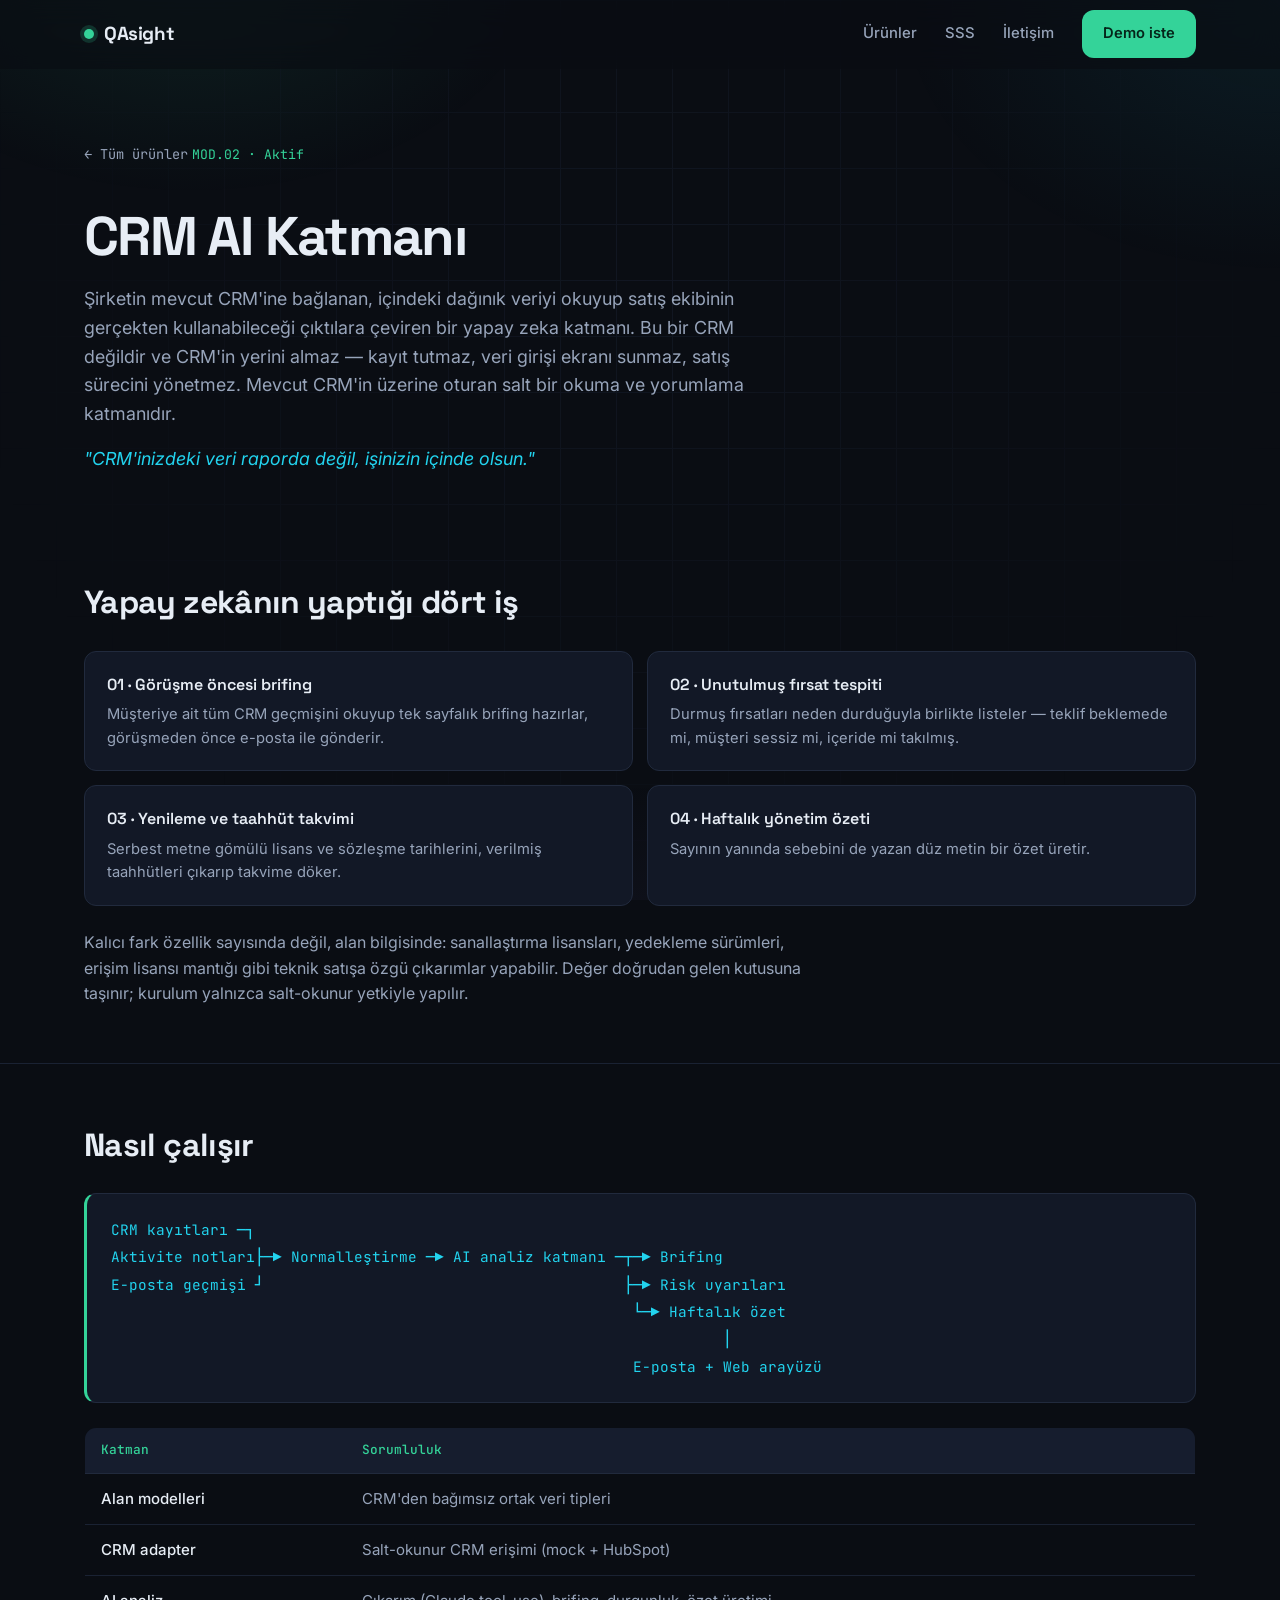
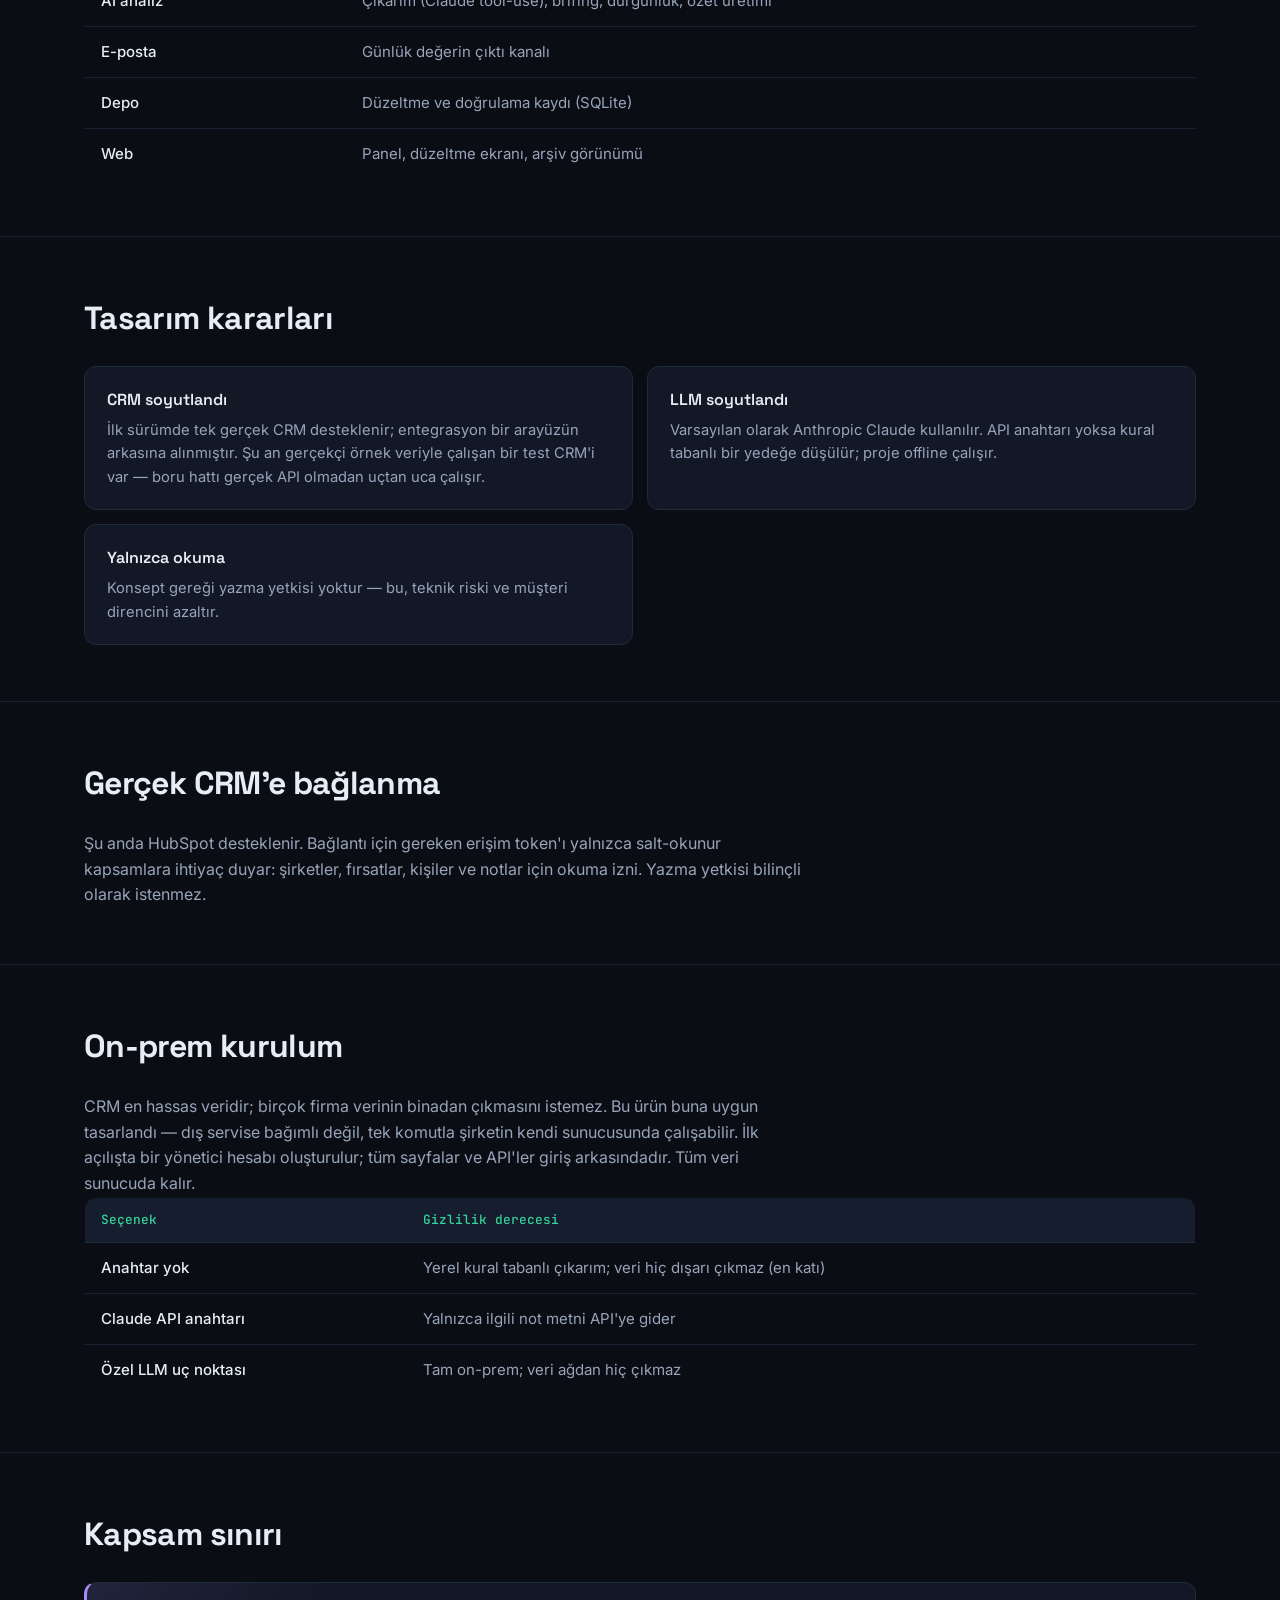
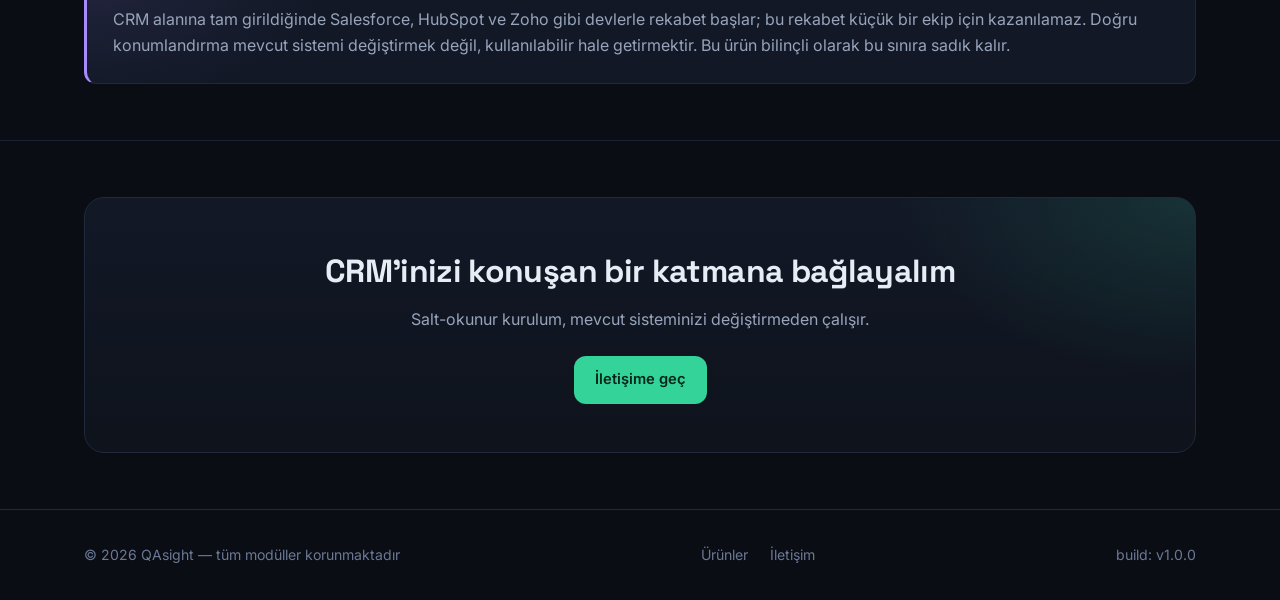
==== commit f52e2189: "Elevate QAsight site: hero product mockup, mobile menu, FAQ, meta - Add a live "QA scan report" mock" ====
--- a/crm-ai.html
+++ b/crm-ai.html
@@ -5,6 +5,8 @@
 <meta name="viewport" content="width=device-width, initial-scale=1.0">
 <title>CRM AI Katmanı — QAsight</title>
 <meta name="description" content="QAsight CRM AI Katmanı: mevcut CRM'inize bağlanan, dağınık veriyi satış ekibinin kullanabileceği çıktılara çeviren salt-okunur yapay zeka katmanı.">
+<meta name="theme-color" content="#0a0d13">
+<link rel="icon" href="data:image/svg+xml,%3Csvg xmlns='http://www.w3.org/2000/svg' viewBox='0 0 32 32'%3E%3Crect width='32' height='32' rx='7' fill='%230a0d13'/%3E%3Cpath d='M9 16.5l4.5 4.5L23 11' stroke='%2334d399' stroke-width='3' fill='none' stroke-linecap='round' stroke-linejoin='round'/%3E%3C/svg%3E">
 <link rel="preconnect" href="https://fonts.googleapis.com">
 <link rel="preconnect" href="https://fonts.gstatic.com" crossorigin>
 <link href="https://fonts.googleapis.com/css2?family=Inter:wght@400;500;600&family=JetBrains+Mono:wght@400;500;600&family=Space+Grotesk:wght@400;500;600;700&display=swap" rel="stylesheet">
@@ -17,11 +19,21 @@
     <a class="logo" href="index.html"><span class="dot"></span>QAsight</a>
     <div class="nav-right">
       <a class="navlink" href="index.html#products">Ürünler</a>
+      <a class="navlink" href="index.html#faq">SSS</a>
       <a class="navlink" href="index.html#contact">İletişim</a>
       <a class="cta-btn" href="index.html#contact">Demo iste</a>
     </div>
+    <button class="hamburger" id="hamburger" aria-label="Menüyü aç" aria-expanded="false" aria-controls="mobileMenu"><span></span></button>
   </div>
 </nav>
+<div class="mobile-menu" id="mobileMenu">
+  <div class="wrap">
+    <a href="index.html#products">Ürünler</a>
+    <a href="index.html#faq">SSS</a>
+    <a href="index.html#contact">İletişim</a>
+    <a class="cta-btn" href="index.html#contact">Demo iste</a>
+  </div>
+</div>
 
 <header class="detail-hero">
   <div class="wrap">
@@ -134,6 +146,16 @@
   onScroll();
   window.addEventListener('scroll', onScroll, { passive: true });
 
+  const burger = document.getElementById('hamburger');
+  const menu = document.getElementById('mobileMenu');
+  const setMenu = (open) => {
+    menu.classList.toggle('open', open);
+    burger.setAttribute('aria-expanded', String(open));
+    burger.setAttribute('aria-label', open ? 'Menüyü kapat' : 'Menüyü aç');
+  };
+  burger.addEventListener('click', () => setMenu(!menu.classList.contains('open')));
+  menu.querySelectorAll('a').forEach(a => a.addEventListener('click', () => setMenu(false)));
+
   const reduce = window.matchMedia('(prefers-reduced-motion: reduce)').matches;
   if (!reduce && 'IntersectionObserver' in window) {
     const io = new IntersectionObserver((entries) => {
--- a/style.css
+++ b/style.css
@@ -172,10 +172,154 @@
   transform: translateY(-2px);
 }
 
+/* ---------- accessibility ---------- */
+:where(a, button, input, [tabindex]):focus-visible {
+  outline: 2px solid var(--accent);
+  outline-offset: 3px;
+  border-radius: 4px;
+}
+.skip-link {
+  position: absolute;
+  left: 12px; top: -60px;
+  z-index: 100;
+  background: var(--accent);
+  color: #05261a;
+  font-weight: 600;
+  padding: 10px 16px;
+  border-radius: 10px;
+  transition: top .2s var(--ease);
+}
+.skip-link:focus { top: 12px; }
+section[id], header[id] { scroll-margin-top: 84px; }
+
+/* ---------- hamburger / mobile menu ---------- */
+.hamburger {
+  display: none;
+  width: 42px; height: 42px;
+  background: var(--surface);
+  border: 1px solid var(--line);
+  border-radius: 10px;
+  cursor: pointer;
+  padding: 0;
+  position: relative;
+}
+.hamburger span,
+.hamburger span::before,
+.hamburger span::after {
+  content: "";
+  position: absolute;
+  left: 50%; top: 50%;
+  width: 18px; height: 2px;
+  background: var(--text);
+  border-radius: 2px;
+  transform: translate(-50%, -50%);
+  transition: transform .25s var(--ease), opacity .25s var(--ease);
+}
+.hamburger span::before { transform: translate(-50%, -7px); }
+.hamburger span::after  { transform: translate(-50%, 5px); }
+.hamburger[aria-expanded="true"] span { background: transparent; }
+.hamburger[aria-expanded="true"] span::before { transform: translate(-50%, -50%) rotate(45deg); top: 0; }
+.hamburger[aria-expanded="true"] span::after  { transform: translate(-50%, -50%) rotate(-45deg); top: 0; }
+
+.mobile-menu {
+  display: none;
+  border-bottom: 1px solid var(--line);
+  background: rgba(10,13,19,.96);
+  backdrop-filter: blur(14px);
+}
+.mobile-menu.open { display: block; }
+.mobile-menu .wrap { display: flex; flex-direction: column; gap: 4px; padding-block: 12px; }
+.mobile-menu a {
+  padding: 12px 4px;
+  color: var(--muted);
+  font-weight: 500;
+  border-bottom: 1px solid var(--line-soft);
+}
+.mobile-menu a:last-child { border-bottom: none; }
+.mobile-menu a.cta-btn { color: #05261a; justify-content: center; margin-top: 10px; border-bottom: none; }
+
 /* ---------- hero ---------- */
 .hero {
-  padding: 96px 0 72px;
+  padding: 88px 0 72px;
   position: relative;
+}
+.hero .wrap {
+  display: grid;
+  grid-template-columns: 1.05fr .95fr;
+  gap: 56px;
+  align-items: center;
+}
+
+/* hero product mockup: a live QA report */
+.report-card {
+  background: linear-gradient(180deg, var(--surface), var(--bg-2));
+  border: 1px solid var(--line);
+  border-radius: 18px;
+  box-shadow: 0 30px 70px -30px rgba(0,0,0,.8);
+  overflow: hidden;
+  font-family: var(--mono);
+}
+.report-head {
+  display: flex;
+  align-items: center;
+  gap: 8px;
+  padding: 14px 18px;
+  border-bottom: 1px solid var(--line);
+  background: var(--surface-2);
+  font-size: .82rem;
+  color: var(--muted);
+}
+.report-head .traffic { display: flex; gap: 6px; margin-right: 6px; }
+.report-head .traffic i { width: 10px; height: 10px; border-radius: 50%; display: block; }
+.report-head .traffic i:nth-child(1) { background: #fb7185; }
+.report-head .traffic i:nth-child(2) { background: #fbbf24; }
+.report-head .traffic i:nth-child(3) { background: #34d399; }
+.report-head .url { color: var(--text); }
+.report-head .live { margin-left: auto; color: var(--accent); display: inline-flex; align-items: center; gap: 6px; font-size: .74rem; }
+.report-head .live::before { content:""; width:6px; height:6px; border-radius:50%; background: var(--accent); box-shadow:0 0 6px var(--accent); animation: pulse 2.4s var(--ease) infinite; }
+
+.report-score {
+  display: flex; align-items: center; gap: 18px;
+  padding: 22px 18px;
+  border-bottom: 1px solid var(--line-soft);
+}
+.score-ring {
+  --val: 82;
+  width: 76px; height: 76px; border-radius: 50%;
+  display: grid; place-items: center;
+  background: conic-gradient(var(--accent) calc(var(--val) * 1%), var(--line) 0);
+  position: relative; flex-shrink: 0;
+}
+.score-ring::after {
+  content: ""; position: absolute; inset: 7px; border-radius: 50%; background: var(--bg-2);
+}
+.score-ring b {
+  position: relative; z-index: 1;
+  font-family: var(--display); font-size: 1.5rem; color: var(--text);
+}
+.report-score .label small { color: var(--faint); font-size: .74rem; display: block; }
+.report-score .label strong { font-family: var(--display); color: var(--text); font-size: 1.02rem; font-weight: 600; }
+
+.report-rows { padding: 8px 6px 12px; }
+.report-row {
+  display: flex; align-items: center; gap: 12px;
+  padding: 10px 12px;
+  font-size: .84rem;
+  border-radius: 10px;
+}
+.report-row + .report-row { border-top: 1px solid var(--line-soft); }
+.report-row .mark { width: 18px; text-align: center; font-weight: 700; }
+.report-row.ok  .mark { color: var(--accent); }
+.report-row.warn .mark { color: #fbbf24; }
+.report-row.err  .mark { color: var(--danger); }
+.report-row .txt { color: var(--muted); flex: 1; }
+.report-row .meta { color: var(--faint); font-size: .76rem; }
+.report-foot {
+  padding: 14px 18px;
+  border-top: 1px solid var(--line);
+  background: var(--surface-2);
+  font-size: .8rem; color: var(--accent);
+  display: flex; align-items: center; gap: 8px;
 }
 .eyebrow {
   display: inline-flex;
@@ -653,6 +797,40 @@
   .detail-cta { padding: 36px 24px; }
 }
 
+/* ---------- FAQ ---------- */
+.faq-list { display: grid; gap: 12px; max-width: 820px; }
+.faq-item {
+  background: var(--surface);
+  border: 1px solid var(--line);
+  border-radius: 14px;
+  overflow: hidden;
+  transition: border-color .3s var(--ease);
+}
+.faq-item[open] { border-color: rgba(52,211,153,.4); }
+.faq-item summary {
+  list-style: none;
+  cursor: pointer;
+  padding: 20px 22px;
+  font-family: var(--display);
+  font-weight: 600;
+  font-size: 1.05rem;
+  display: flex;
+  align-items: center;
+  justify-content: space-between;
+  gap: 16px;
+}
+.faq-item summary::-webkit-details-marker { display: none; }
+.faq-item summary::after {
+  content: "+";
+  font-family: var(--mono);
+  color: var(--accent);
+  font-size: 1.4rem;
+  transition: transform .25s var(--ease);
+  flex-shrink: 0;
+}
+.faq-item[open] summary::after { transform: rotate(45deg); }
+.faq-item .faq-body { padding: 0 22px 20px; color: var(--muted); font-size: .96rem; }
+
 /* ---------- scroll reveal ---------- */
 .reveal {
   opacity: 0;
@@ -663,15 +841,19 @@
 .reveal.in { opacity: 1; transform: none; }
 
 /* ---------- responsive ---------- */
+@media (max-width: 960px) {
+  .hero .wrap { grid-template-columns: 1fr; gap: 40px; }
+  .hero-visual { order: 2; max-width: 460px; }
+}
 @media (max-width: 900px) {
   .two-col { grid-template-columns: 1fr; }
   .bento-item.wide, .bento-item.half, .bento-item.third { grid-column: span 6; }
   .steps { grid-template-columns: 1fr; }
   .feature-list { grid-template-columns: 1fr; }
 }
-@media (max-width: 620px) {
-  .nav-right { gap: 16px; }
-  .navlink { display: none; }
+@media (max-width: 720px) {
+  .nav-right { display: none; }
+  .hamburger { display: block; }
   .hero-meta { grid-template-columns: 1fr; gap: 14px; }
   .contact-box { padding: 44px 24px; }
   section { padding: 72px 0; }
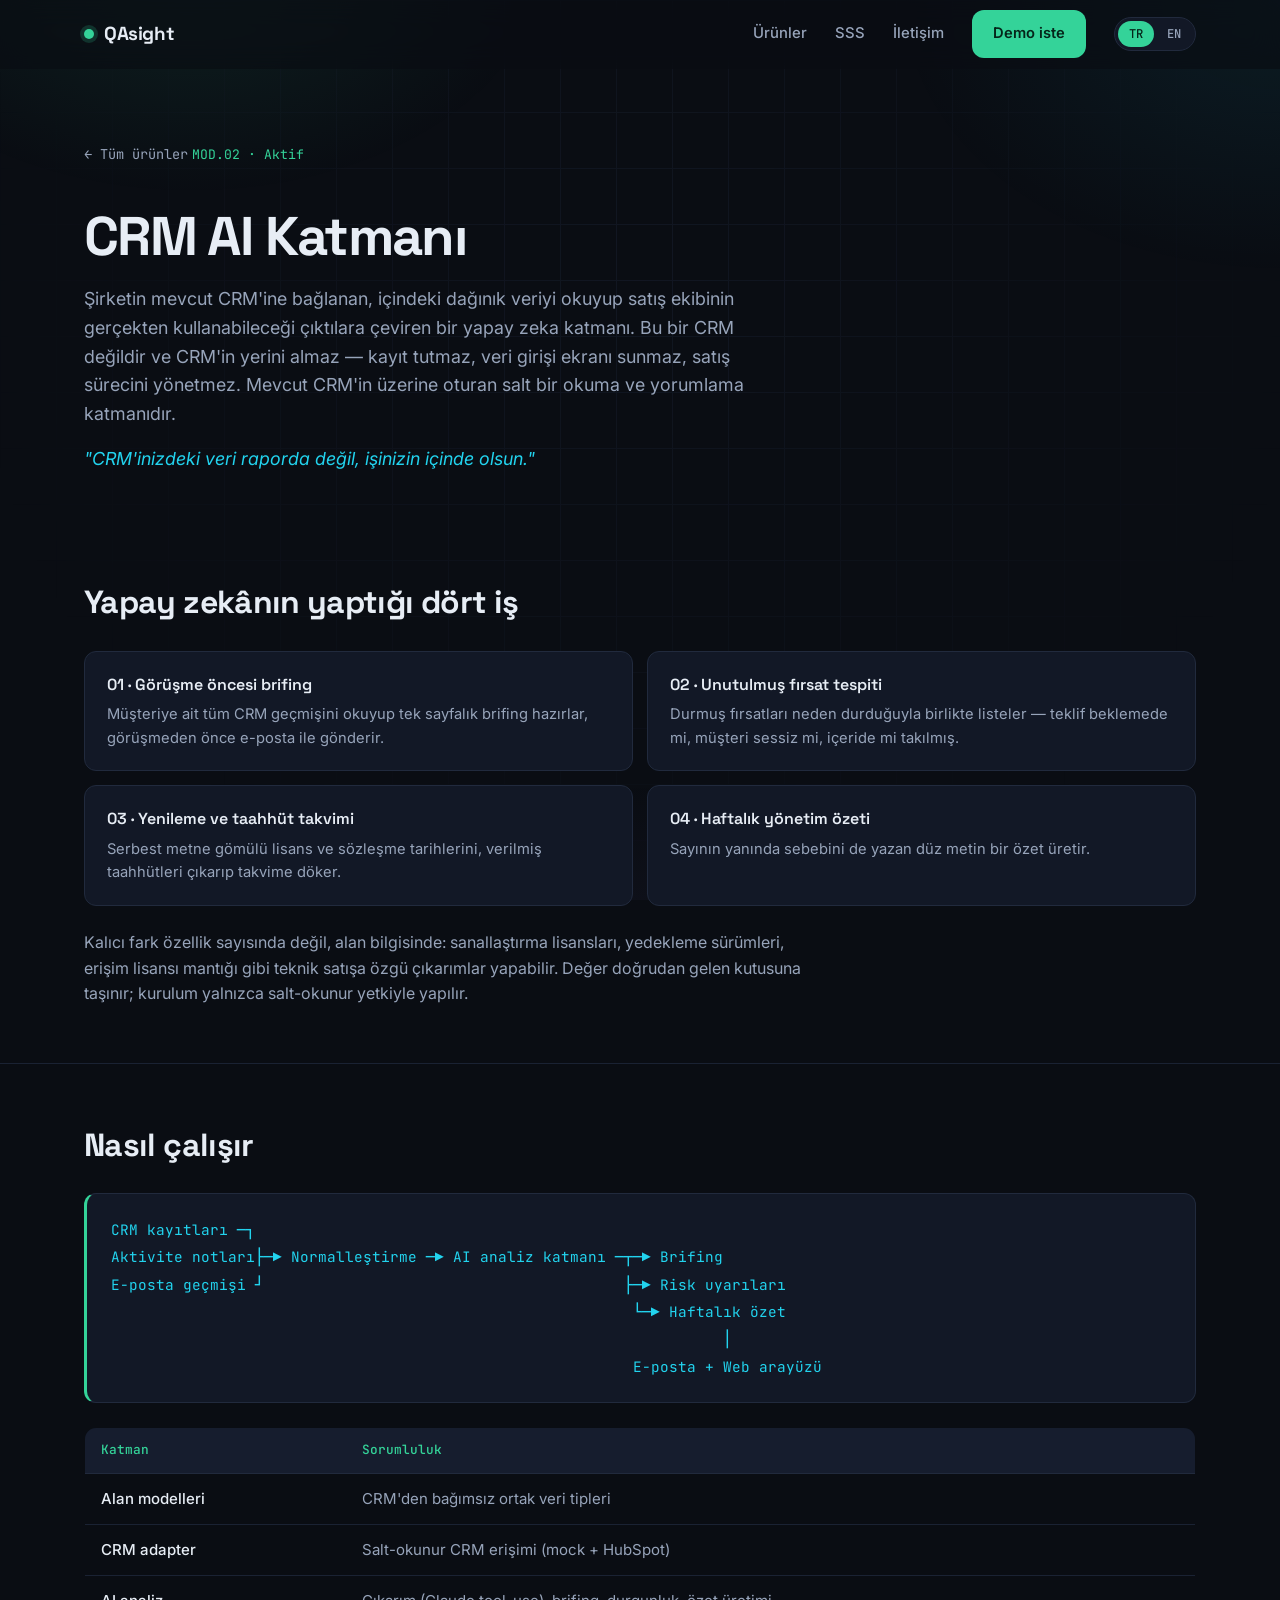
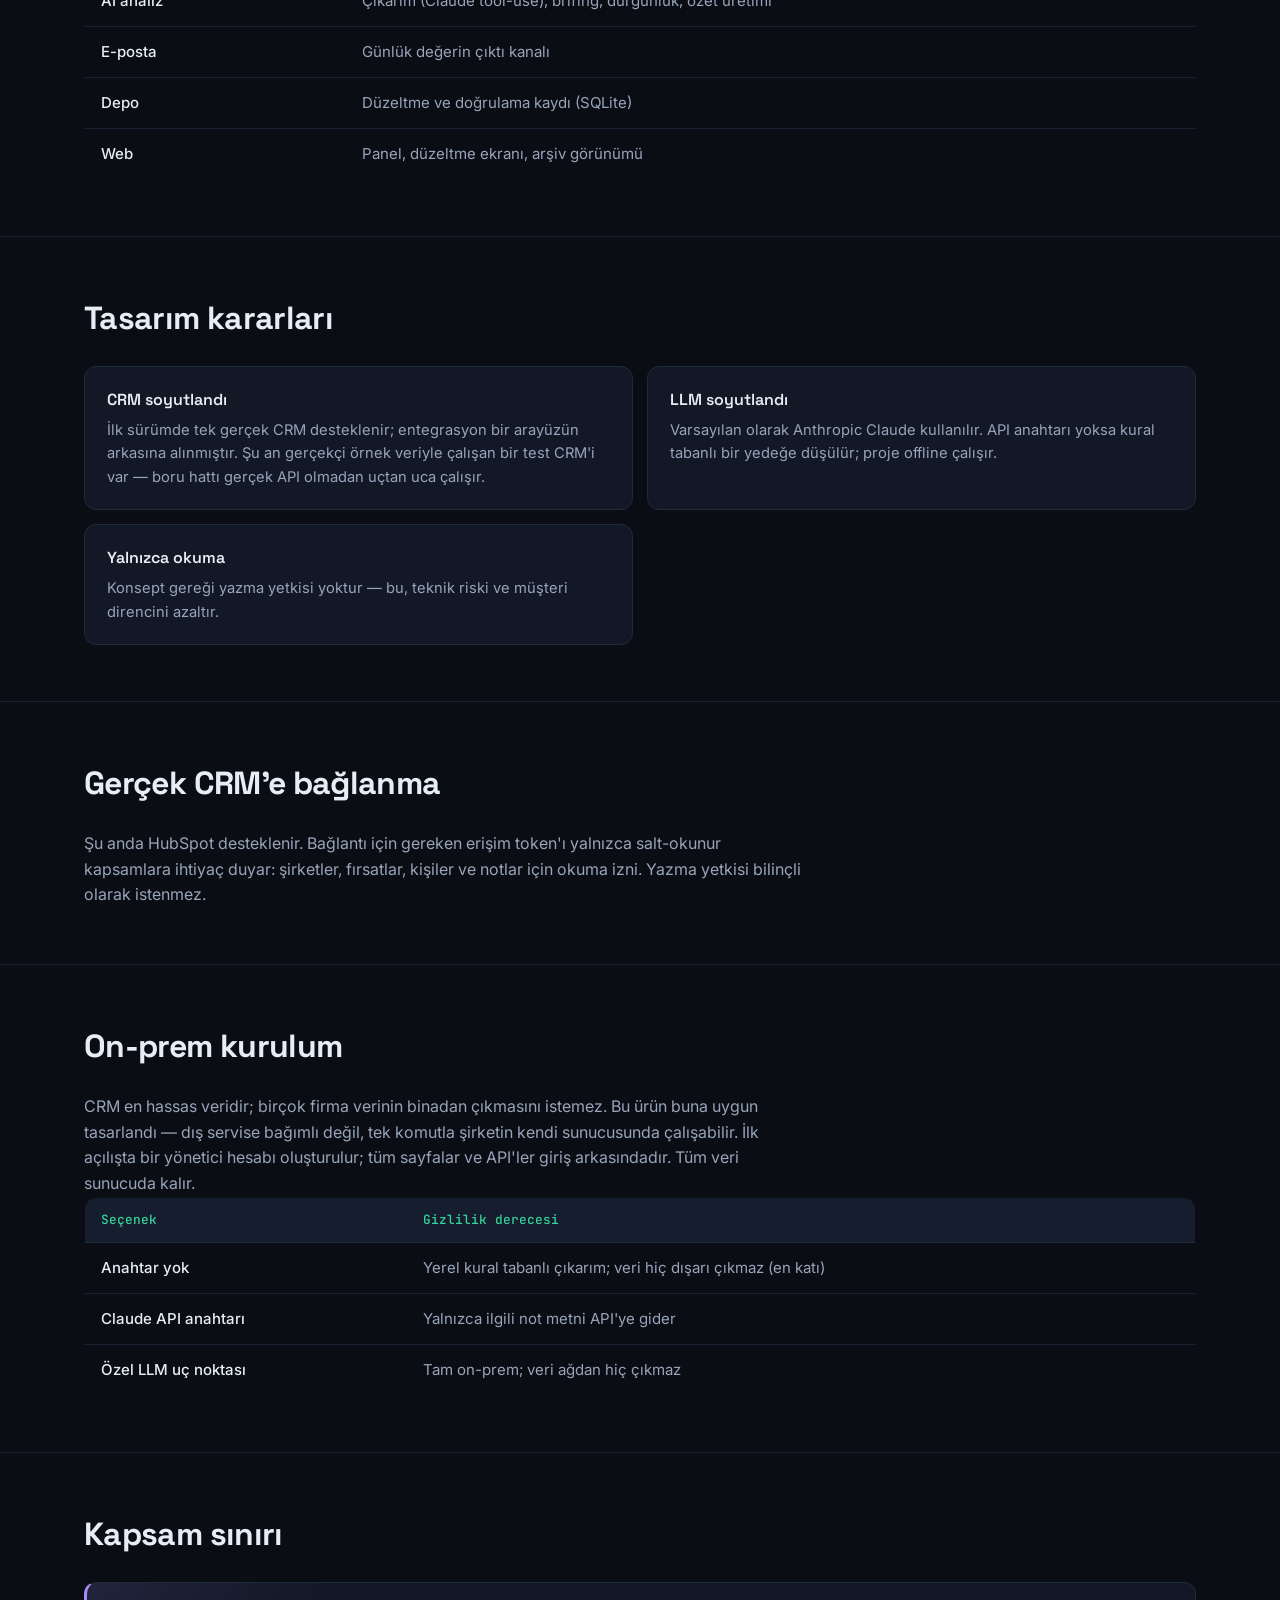
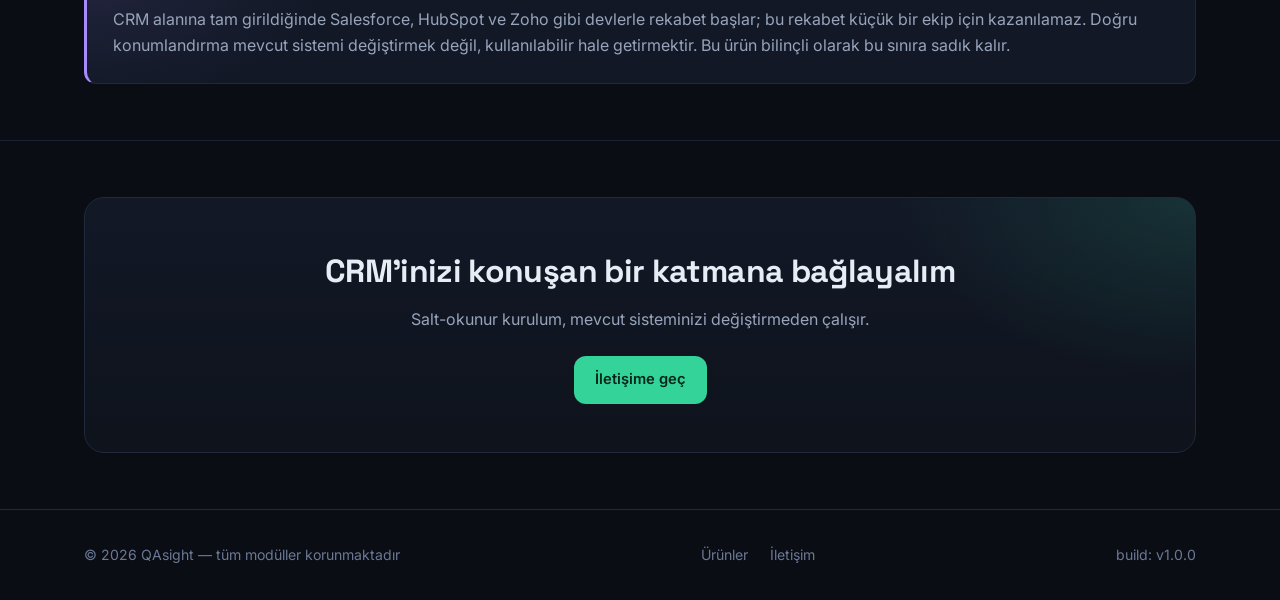
==== commit 722c7dc3: "Add TR/EN language switcher with full-site translation - Add a top-right TR/EN switcher (nav + mobil" ====
--- a/crm-ai.html
+++ b/crm-ai.html
@@ -18,56 +18,64 @@
   <div class="wrap">
     <a class="logo" href="index.html"><span class="dot"></span>QAsight</a>
     <div class="nav-right">
-      <a class="navlink" href="index.html#products">Ürünler</a>
-      <a class="navlink" href="index.html#faq">SSS</a>
-      <a class="navlink" href="index.html#contact">İletişim</a>
-      <a class="cta-btn" href="index.html#contact">Demo iste</a>
+      <a class="navlink" href="index.html#products" data-i18n="nav.products">Ürünler</a>
+      <a class="navlink" href="index.html#faq" data-i18n="nav.faq">SSS</a>
+      <a class="navlink" href="index.html#contact" data-i18n="nav.contact">İletişim</a>
+      <a class="cta-btn" href="index.html#contact" data-i18n="nav.demo">Demo iste</a>
+      <div class="lang-switch" role="group" aria-label="Dil / Language">
+        <button class="lang-btn" data-lang="tr" type="button">TR</button>
+        <button class="lang-btn" data-lang="en" type="button">EN</button>
+      </div>
     </div>
     <button class="hamburger" id="hamburger" aria-label="Menüyü aç" aria-expanded="false" aria-controls="mobileMenu"><span></span></button>
   </div>
 </nav>
 <div class="mobile-menu" id="mobileMenu">
   <div class="wrap">
-    <a href="index.html#products">Ürünler</a>
-    <a href="index.html#faq">SSS</a>
-    <a href="index.html#contact">İletişim</a>
-    <a class="cta-btn" href="index.html#contact">Demo iste</a>
+    <div class="lang-switch" role="group" aria-label="Dil / Language">
+      <button class="lang-btn" data-lang="tr" type="button">TR</button>
+      <button class="lang-btn" data-lang="en" type="button">EN</button>
+    </div>
+    <a href="index.html#products" data-i18n="nav.products">Ürünler</a>
+    <a href="index.html#faq" data-i18n="nav.faq">SSS</a>
+    <a href="index.html#contact" data-i18n="nav.contact">İletişim</a>
+    <a class="cta-btn" href="index.html#contact" data-i18n="nav.demo">Demo iste</a>
   </div>
 </div>
 
 <header class="detail-hero">
   <div class="wrap">
-    <a class="back-link" href="index.html">← Tüm ürünler</a>
-    <span class="card-id">MOD.02 · Aktif</span>
-    <h1>CRM AI Katmanı</h1>
-    <p class="lede">Şirketin mevcut CRM'ine bağlanan, içindeki dağınık veriyi okuyup satış ekibinin gerçekten kullanabileceği çıktılara çeviren bir yapay zeka katmanı. Bu bir CRM değildir ve CRM'in yerini almaz — kayıt tutmaz, veri girişi ekranı sunmaz, satış sürecini yönetmez. Mevcut CRM'in üzerine oturan salt bir okuma ve yorumlama katmanıdır.</p>
-    <p class="lede" style="margin-top:16px; font-style:italic; color:var(--accent-2);">"CRM'inizdeki veri raporda değil, işinizin içinde olsun."</p>
+    <a class="back-link" href="index.html" data-i18n="common.back">← Tüm ürünler</a>
+    <span class="card-id" data-i18n="cr.id">MOD.02 · Aktif</span>
+    <h1 data-i18n="cr.h1">CRM AI Katmanı</h1>
+    <p class="lede" data-i18n="cr.lede">Şirketin mevcut CRM'ine bağlanan, içindeki dağınık veriyi okuyup satış ekibinin gerçekten kullanabileceği çıktılara çeviren bir yapay zeka katmanı. Bu bir CRM değildir ve CRM'in yerini almaz — kayıt tutmaz, veri girişi ekranı sunmaz, satış sürecini yönetmez. Mevcut CRM'in üzerine oturan salt bir okuma ve yorumlama katmanıdır.</p>
+    <p class="lede" style="margin-top:16px; font-style:italic; color:var(--accent-2);" data-i18n="cr.quote">"CRM'inizdeki veri raporda değil, işinizin içinde olsun."</p>
   </div>
 </header>
 
 <section class="detail-section">
   <div class="wrap">
-    <h2>Yapay zekânın yaptığı dört iş</h2>
-    <div class="diff-grid">
+    <h2 data-i18n="cr.s1h">Yapay zekânın yaptığı dört iş</h2>
+    <div class="diff-grid" data-i18n="cr.grid1">
       <div class="diff-row"><div class="diff-label">01 · Görüşme öncesi brifing</div><div class="diff-desc">Müşteriye ait tüm CRM geçmişini okuyup tek sayfalık brifing hazırlar, görüşmeden önce e-posta ile gönderir.</div></div>
       <div class="diff-row"><div class="diff-label">02 · Unutulmuş fırsat tespiti</div><div class="diff-desc">Durmuş fırsatları neden durduğuyla birlikte listeler — teklif beklemede mi, müşteri sessiz mi, içeride mi takılmış.</div></div>
       <div class="diff-row"><div class="diff-label">03 · Yenileme ve taahhüt takvimi</div><div class="diff-desc">Serbest metne gömülü lisans ve sözleşme tarihlerini, verilmiş taahhütleri çıkarıp takvime döker.</div></div>
       <div class="diff-row"><div class="diff-label">04 · Haftalık yönetim özeti</div><div class="diff-desc">Sayının yanında sebebini de yazan düz metin bir özet üretir.</div></div>
     </div>
-    <p style="margin-top:24px;">Kalıcı fark özellik sayısında değil, alan bilgisinde: sanallaştırma lisansları, yedekleme sürümleri, erişim lisansı mantığı gibi teknik satışa özgü çıkarımlar yapabilir. Değer doğrudan gelen kutusuna taşınır; kurulum yalnızca salt-okunur yetkiyle yapılır.</p>
-  </div>
-</section>
-
-<section class="detail-section">
-  <div class="wrap">
-    <h2>Nasıl çalışır</h2>
-    <div class="flow">CRM kayıtları ─┐
+    <p style="margin-top:24px;" data-i18n="cr.s1p">Kalıcı fark özellik sayısında değil, alan bilgisinde: sanallaştırma lisansları, yedekleme sürümleri, erişim lisansı mantığı gibi teknik satışa özgü çıkarımlar yapabilir. Değer doğrudan gelen kutusuna taşınır; kurulum yalnızca salt-okunur yetkiyle yapılır.</p>
+  </div>
+</section>
+
+<section class="detail-section">
+  <div class="wrap">
+    <h2 data-i18n="cr.s2h">Nasıl çalışır</h2>
+    <div class="flow" data-i18n="cr.flow">CRM kayıtları ─┐
 Aktivite notları├─▶ Normalleştirme ─▶ AI analiz katmanı ─┬─▶ Brifing
 E-posta geçmişi ┘                                        ├─▶ Risk uyarıları
                                                           └─▶ Haftalık özet
                                                                     │
                                                           E-posta + Web arayüzü</div>
-    <table class="spec-table" style="margin-top:24px;">
+    <table class="spec-table" style="margin-top:24px;" data-i18n="cr.tbl1">
       <tr><th>Katman</th><th>Sorumluluk</th></tr>
       <tr><td class="key">Alan modelleri</td><td>CRM'den bağımsız ortak veri tipleri</td></tr>
       <tr><td class="key">CRM adapter</td><td>Salt-okunur CRM erişimi (mock + HubSpot)</td></tr>
@@ -81,8 +89,8 @@
 
 <section class="detail-section">
   <div class="wrap">
-    <h2>Tasarım kararları</h2>
-    <div class="diff-grid">
+    <h2 data-i18n="cr.s3h">Tasarım kararları</h2>
+    <div class="diff-grid" data-i18n="cr.grid2">
       <div class="diff-row"><div class="diff-label">CRM soyutlandı</div><div class="diff-desc">İlk sürümde tek gerçek CRM desteklenir; entegrasyon bir arayüzün arkasına alınmıştır. Şu an gerçekçi örnek veriyle çalışan bir test CRM'i var — boru hattı gerçek API olmadan uçtan uca çalışır.</div></div>
       <div class="diff-row"><div class="diff-label">LLM soyutlandı</div><div class="diff-desc">Varsayılan olarak Anthropic Claude kullanılır. API anahtarı yoksa kural tabanlı bir yedeğe düşülür; proje offline çalışır.</div></div>
       <div class="diff-row"><div class="diff-label">Yalnızca okuma</div><div class="diff-desc">Konsept gereği yazma yetkisi yoktur — bu, teknik riski ve müşteri direncini azaltır.</div></div>
@@ -92,16 +100,16 @@
 
 <section class="detail-section">
   <div class="wrap">
-    <h2>Gerçek CRM'e bağlanma</h2>
-    <p>Şu anda HubSpot desteklenir. Bağlantı için gereken erişim token'ı yalnızca salt-okunur kapsamlara ihtiyaç duyar: şirketler, fırsatlar, kişiler ve notlar için okuma izni. Yazma yetkisi bilinçli olarak istenmez.</p>
-  </div>
-</section>
-
-<section class="detail-section">
-  <div class="wrap">
-    <h2>On-prem kurulum</h2>
-    <p>CRM en hassas veridir; birçok firma verinin binadan çıkmasını istemez. Bu ürün buna uygun tasarlandı — dış servise bağımlı değil, tek komutla şirketin kendi sunucusunda çalışabilir. İlk açılışta bir yönetici hesabı oluşturulur; tüm sayfalar ve API'ler giriş arkasındadır. Tüm veri sunucuda kalır.</p>
-    <table class="spec-table">
+    <h2 data-i18n="cr.s4h">Gerçek CRM'e bağlanma</h2>
+    <p data-i18n="cr.s4p">Şu anda HubSpot desteklenir. Bağlantı için gereken erişim token'ı yalnızca salt-okunur kapsamlara ihtiyaç duyar: şirketler, fırsatlar, kişiler ve notlar için okuma izni. Yazma yetkisi bilinçli olarak istenmez.</p>
+  </div>
+</section>
+
+<section class="detail-section">
+  <div class="wrap">
+    <h2 data-i18n="cr.s5h">On-prem kurulum</h2>
+    <p data-i18n="cr.s5p">CRM en hassas veridir; birçok firma verinin binadan çıkmasını istemez. Bu ürün buna uygun tasarlandı — dış servise bağımlı değil, tek komutla şirketin kendi sunucusunda çalışabilir. İlk açılışta bir yönetici hesabı oluşturulur; tüm sayfalar ve API'ler giriş arkasındadır. Tüm veri sunucuda kalır.</p>
+    <table class="spec-table" data-i18n="cr.tbl2">
       <tr><th>Seçenek</th><th>Gizlilik derecesi</th></tr>
       <tr><td class="key">Anahtar yok</td><td>Yerel kural tabanlı çıkarım; veri hiç dışarı çıkmaz (en katı)</td></tr>
       <tr><td class="key">Claude API anahtarı</td><td>Yalnızca ilgili not metni API'ye gider</td></tr>
@@ -112,9 +120,9 @@
 
 <section class="detail-section">
   <div class="wrap">
-    <h2>Kapsam sınırı</h2>
+    <h2 data-i18n="cr.s6h">Kapsam sınırı</h2>
     <div class="scope-note">
-      <p>CRM alanına tam girildiğinde Salesforce, HubSpot ve Zoho gibi devlerle rekabet başlar; bu rekabet küçük bir ekip için kazanılamaz. Doğru konumlandırma mevcut sistemi değiştirmek değil, kullanılabilir hale getirmektir. Bu ürün bilinçli olarak bu sınıra sadık kalır.</p>
+      <p data-i18n="cr.scopep">CRM alanına tam girildiğinde Salesforce, HubSpot ve Zoho gibi devlerle rekabet başlar; bu rekabet küçük bir ekip için kazanılamaz. Doğru konumlandırma mevcut sistemi değiştirmek değil, kullanılabilir hale getirmektir. Bu ürün bilinçli olarak bu sınıra sadık kalır.</p>
     </div>
   </div>
 </section>
@@ -122,21 +130,21 @@
 <section class="detail-section">
   <div class="wrap">
     <div class="detail-cta">
-      <h3>CRM'inizi konuşan bir katmana bağlayalım</h3>
-      <p>Salt-okunur kurulum, mevcut sisteminizi değiştirmeden çalışır.</p>
-      <a class="cta-btn" href="index.html#contact">İletişime geç</a>
+      <h3 data-i18n="cr.ctah">CRM'inizi konuşan bir katmana bağlayalım</h3>
+      <p data-i18n="cr.ctap">Salt-okunur kurulum, mevcut sisteminizi değiştirmeden çalışır.</p>
+      <a class="cta-btn" href="index.html#contact" data-i18n="common.contact">İletişime geç</a>
     </div>
   </div>
 </section>
 
 <footer>
   <div class="wrap">
-    <span>© 2026 QAsight — tüm modüller korunmaktadır</span>
+    <span data-i18n="foot.rights">© 2026 QAsight — tüm modüller korunmaktadır</span>
     <div class="foot-links">
-      <a href="index.html#products">Ürünler</a>
-      <a href="index.html#contact">İletişim</a>
-    </div>
-    <span>build: v1.0.0</span>
+      <a href="index.html#products" data-i18n="foot.products">Ürünler</a>
+      <a href="index.html#contact" data-i18n="foot.contact">İletişim</a>
+    </div>
+    <span data-i18n="foot.build">build: v1.0.0</span>
   </div>
 </footer>
 
@@ -165,5 +173,52 @@
   }
 </script>
 
+<script>
+window.PAGE_I18N = {
+  "doc.title": "CRM AI Layer — QAsight",
+  "cr.id": "MOD.02 · Active",
+  "cr.h1": "CRM AI Layer",
+  "cr.lede": "An AI layer that connects to the company's existing CRM, reads the messy data inside and turns it into output the sales team can actually use. This is not a CRM and does not replace one — it keeps no records, offers no data-entry screen, and does not manage the sales process. It is a pure reading and interpretation layer that sits on top of your existing CRM.",
+  "cr.quote": "\"Let the data in your CRM live inside your work, not in a report.\"",
+  "cr.s1h": "The four jobs the AI does",
+  "cr.grid1": `<div class="diff-row"><div class="diff-label">01 · Pre-meeting briefing</div><div class="diff-desc">Reads a customer's entire CRM history, prepares a one-page briefing and emails it before the meeting.</div></div>
+      <div class="diff-row"><div class="diff-label">02 · Forgotten-deal detection</div><div class="diff-desc">Lists stalled deals with the reason they stalled — quote pending, customer silent, or stuck internally.</div></div>
+      <div class="diff-row"><div class="diff-label">03 · Renewal & commitment calendar</div><div class="diff-desc">Extracts license and contract dates and promises buried in free text and lays them out on a calendar.</div></div>
+      <div class="diff-row"><div class="diff-label">04 · Weekly management summary</div><div class="diff-desc">Produces a plain-text summary that states the number and the reason behind it.</div></div>`,
+  "cr.s1p": "The lasting difference isn't the number of features but domain knowledge: it can make inferences specific to technical sales, such as virtualization licenses, backup editions and access-license logic. Value is delivered straight to the inbox; setup is done with read-only access only.",
+  "cr.s2h": "How it works",
+  "cr.flow": `CRM records ────┐
+Activity notes  ├─▶ Normalize ─▶ AI analysis layer ─┬─▶ Briefing
+Email history ──┘                                   ├─▶ Risk alerts
+                                                    └─▶ Weekly summary
+                                                             │
+                                                    Email + Web interface`,
+  "cr.tbl1": `<tr><th>Layer</th><th>Responsibility</th></tr>
+      <tr><td class="key">Domain models</td><td>CRM-independent common data types</td></tr>
+      <tr><td class="key">CRM adapter</td><td>Read-only CRM access (mock + HubSpot)</td></tr>
+      <tr><td class="key">AI analysis</td><td>Inference (Claude tool-use), briefing, stall detection, summary generation</td></tr>
+      <tr><td class="key">Email</td><td>The output channel for daily value</td></tr>
+      <tr><td class="key">Store</td><td>Correction and verification log (SQLite)</td></tr>
+      <tr><td class="key">Web</td><td>Dashboard, correction screen, archive view</td></tr>`,
+  "cr.s3h": "Design decisions",
+  "cr.grid2": `<div class="diff-row"><div class="diff-label">CRM abstracted</div><div class="diff-desc">The first version supports one real CRM; the integration sits behind an interface. There is currently a test CRM running on realistic sample data — the pipeline works end-to-end without a real API.</div></div>
+      <div class="diff-row"><div class="diff-label">LLM abstracted</div><div class="diff-desc">Anthropic Claude is used by default. With no API key it falls back to a rule-based path; the project runs offline.</div></div>
+      <div class="diff-row"><div class="diff-label">Read-only</div><div class="diff-desc">By design there is no write access — this lowers technical risk and customer resistance.</div></div>`,
+  "cr.s4h": "Connecting to a real CRM",
+  "cr.s4p": "HubSpot is currently supported. The access token needed for the connection requires only read-only scopes: read permission for companies, deals, contacts and notes. Write access is deliberately never requested.",
+  "cr.s5h": "On-prem install",
+  "cr.s5p": "The CRM is the most sensitive data; many companies don't want data leaving the building. This product is designed for that — it depends on no external service and can run on the company's own server with a single command. On first launch an admin account is created; all pages and APIs are behind login. All data stays on the server.",
+  "cr.tbl2": `<tr><th>Option</th><th>Privacy level</th></tr>
+      <tr><td class="key">No key</td><td>Local rule-based inference; data never leaves (strictest)</td></tr>
+      <tr><td class="key">Claude API key</td><td>Only the relevant note text goes to the API</td></tr>
+      <tr><td class="key">Private LLM endpoint</td><td>Fully on-prem; data never leaves the network</td></tr>`,
+  "cr.s6h": "Scope boundary",
+  "cr.scopep": "Going fully into the CRM space means competing with giants like Salesforce, HubSpot and Zoho — a fight a small team can't win. The right positioning is not to replace the existing system but to make it usable. This product deliberately stays true to that boundary.",
+  "cr.ctah": "Let's connect your CRM to a layer that speaks",
+  "cr.ctap": "The read-only setup works without changing your existing system."
+};
+</script>
+<script src="i18n.js"></script>
+
 </body>
 </html>
--- a/style.css
+++ b/style.css
@@ -237,6 +237,32 @@
 }
 .mobile-menu a:last-child { border-bottom: none; }
 .mobile-menu a.cta-btn { color: #05261a; justify-content: center; margin-top: 10px; border-bottom: none; }
+
+/* ---------- language switch ---------- */
+.lang-switch {
+  display: inline-flex;
+  align-items: center;
+  gap: 2px;
+  background: var(--surface);
+  border: 1px solid var(--line);
+  border-radius: 999px;
+  padding: 3px;
+}
+.lang-btn {
+  font-family: var(--mono);
+  font-size: .76rem;
+  font-weight: 500;
+  color: var(--muted);
+  background: transparent;
+  border: none;
+  cursor: pointer;
+  padding: 5px 11px;
+  border-radius: 999px;
+  transition: color .2s var(--ease), background .2s var(--ease);
+}
+.lang-btn:hover { color: var(--text); }
+.lang-btn.active { color: #05261a; background: var(--accent); }
+.mobile-menu .lang-switch { align-self: flex-start; margin: 6px 0 4px; }
 
 /* ---------- hero ---------- */
 .hero {
